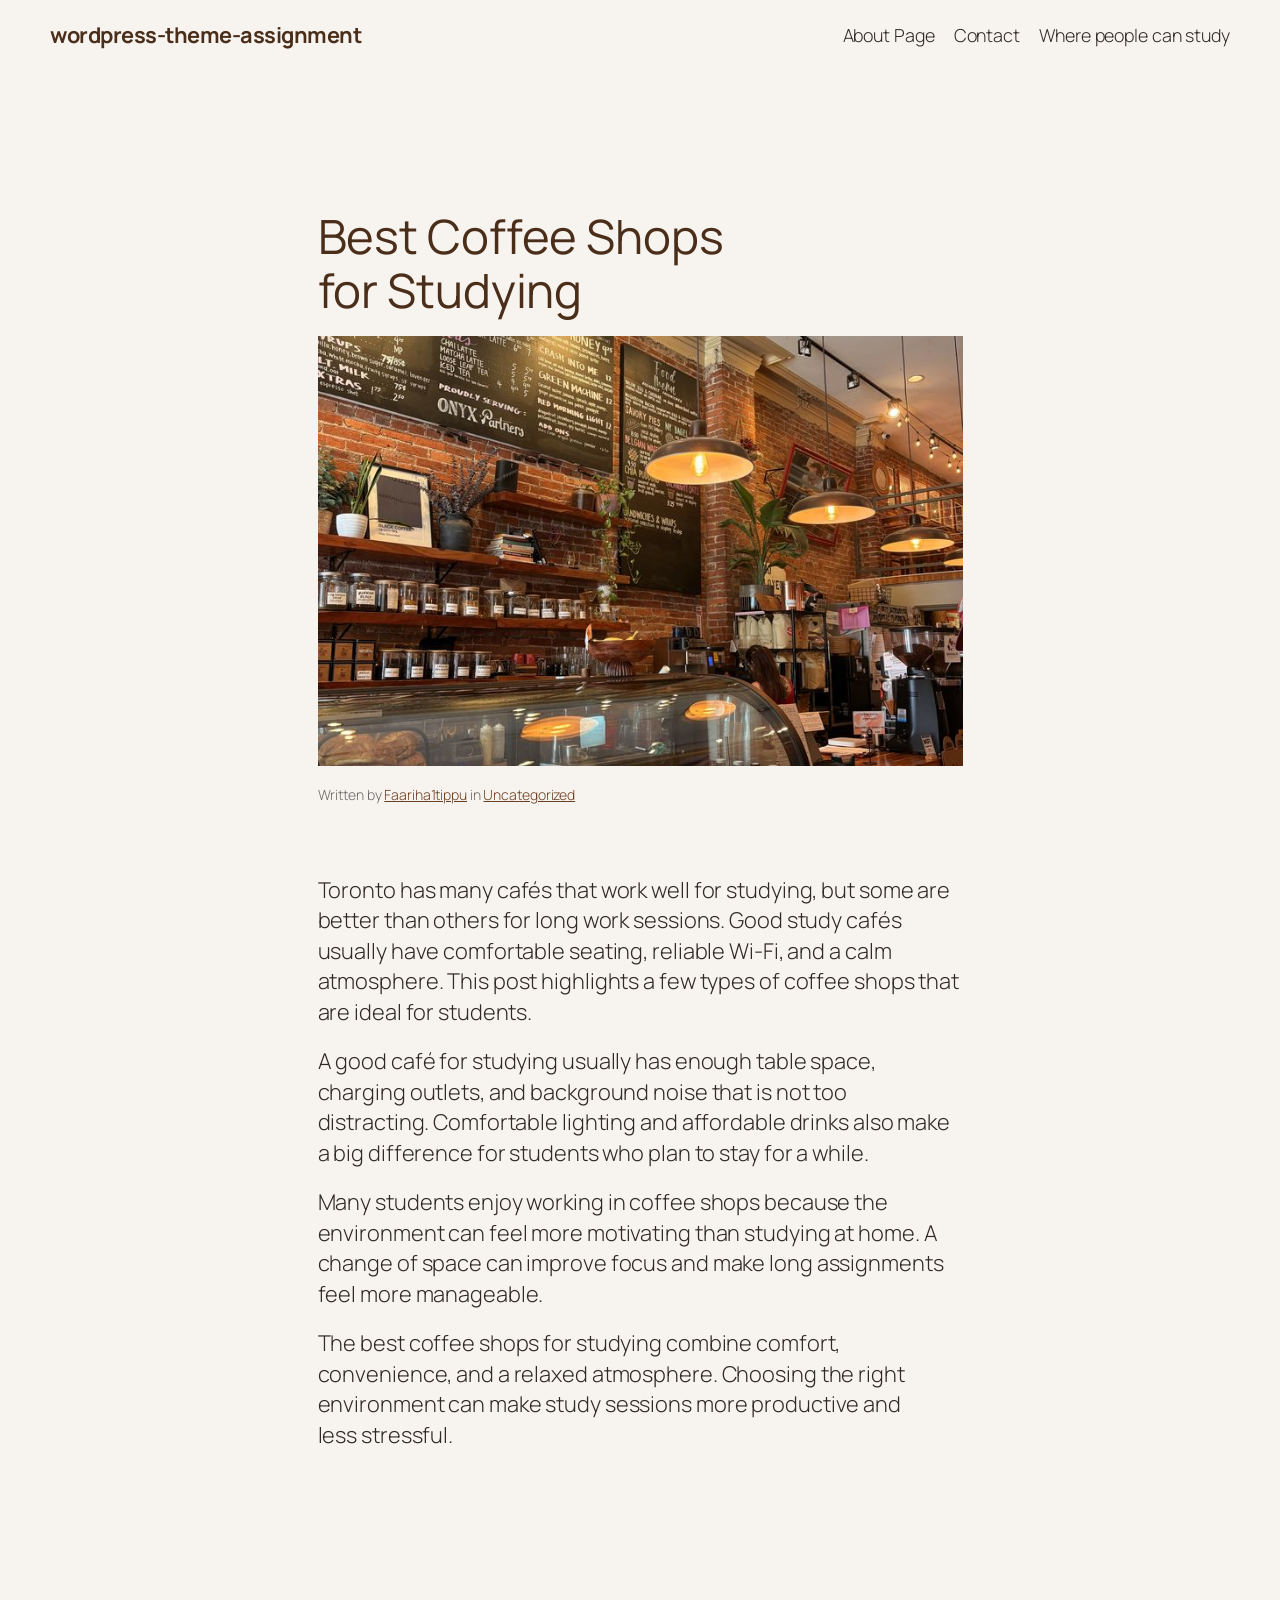
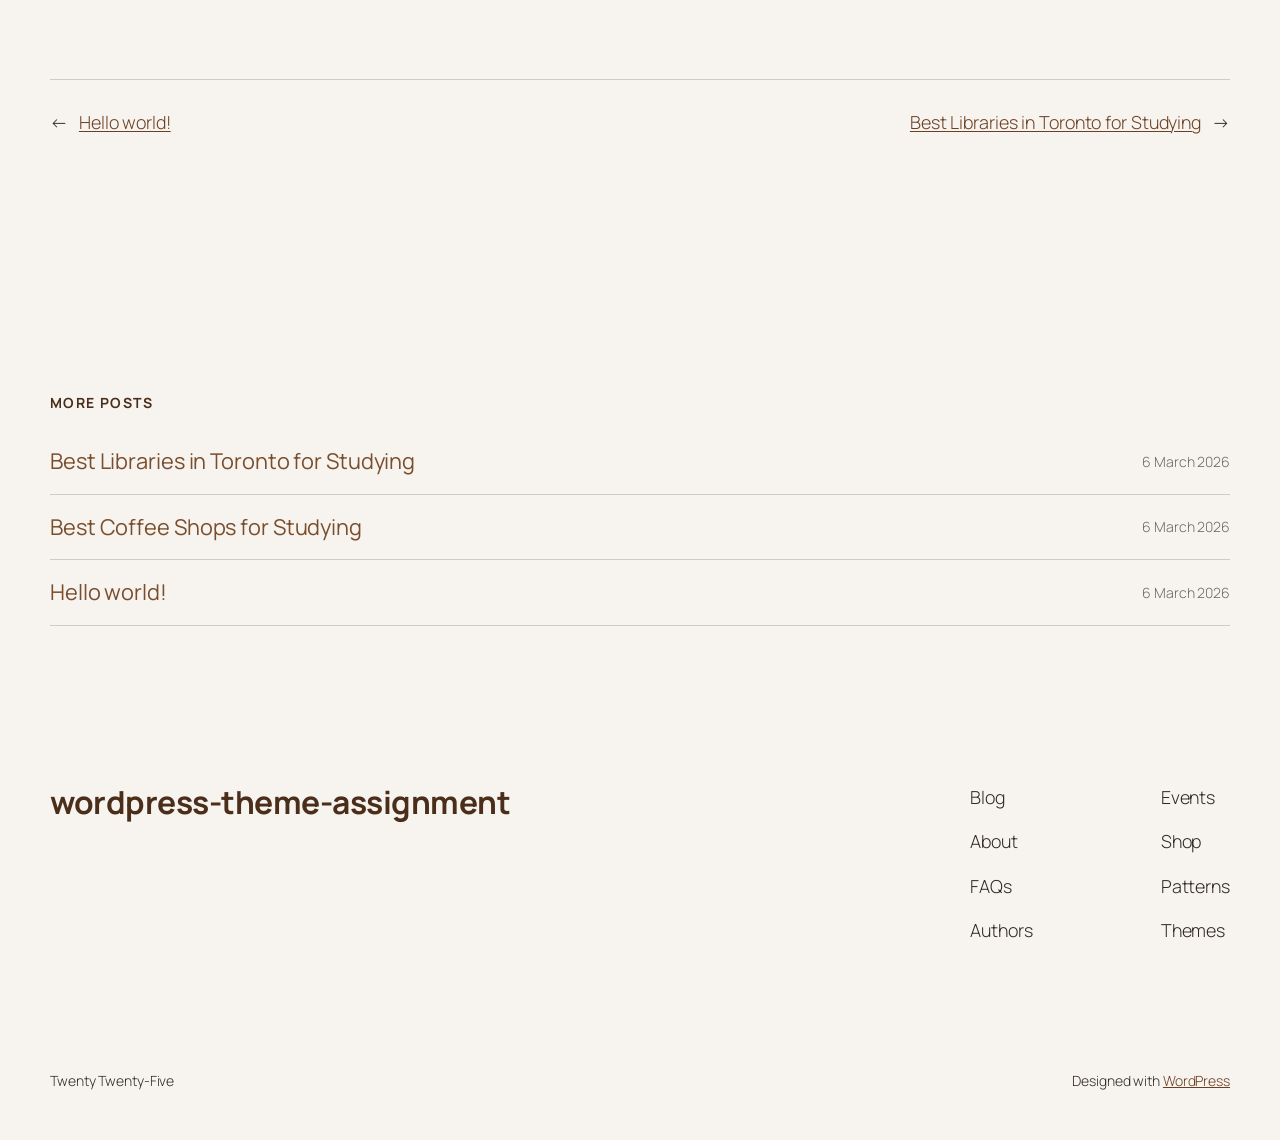
==== best-coffee-shops-for-studying/index.html @ 1468c032 "deploy: 678b9c8ac57a45a4727eff7f1fcd9a2e7c670408" ====
<!DOCTYPE html>
<html lang="en-CA">
<head>
	<meta charset="UTF-8" />
	<meta name="viewport" content="width=device-width, initial-scale=1" />
<meta name='robots' content='max-image-preview:large' />
<title>Best Coffee Shops for Studying &#8211; wordpress-theme-assignment</title>
<link rel='dns-prefetch' href='//localhost' />
<link rel="alternate" type="application/rss+xml" title="wordpress-theme-assignment &raquo; Feed" href="/feed/" />
<link rel="alternate" type="application/rss+xml" title="wordpress-theme-assignment &raquo; Comments Feed" href="/comments/feed/" />
<link rel="alternate" type="application/rss+xml" title="wordpress-theme-assignment &raquo; Best Coffee Shops for Studying Comments Feed" href="/best-coffee-shops-for-studying/feed/" />
<link rel="alternate" title="oEmbed (JSON)" type="application/json+oembed" href="/wp-json/oembed/1.0/embed?url=http%3A%2F%2Flocalhost%3A8000%2Fbest-coffee-shops-for-studying%2F" />
<link rel="alternate" title="oEmbed (XML)" type="text/xml+oembed" href="/wp-json/oembed/1.0/embed?url=http%3A%2F%2Flocalhost%3A8000%2Fbest-coffee-shops-for-studying%2F&#038;format=xml" />
<style id='wp-img-auto-sizes-contain-inline-css'>
img:is([sizes=auto i],[sizes^="auto," i]){contain-intrinsic-size:3000px 1500px}
/*# sourceURL=wp-img-auto-sizes-contain-inline-css */
</style>
<style id='wp-block-site-title-inline-css'>
.wp-block-site-title{box-sizing:border-box}.wp-block-site-title :where(a){color:inherit;font-family:inherit;font-size:inherit;font-style:inherit;font-weight:inherit;letter-spacing:inherit;line-height:inherit;text-decoration:inherit}
/*# sourceURL=/wp-includes/blocks/site-title/style.min.css */
</style>
<style id='wp-block-page-list-inline-css'>
.wp-block-navigation .wp-block-page-list{align-items:var(--navigation-layout-align,initial);background-color:inherit;display:flex;flex-direction:var(--navigation-layout-direction,initial);flex-wrap:var(--navigation-layout-wrap,wrap);justify-content:var(--navigation-layout-justify,initial)}.wp-block-navigation .wp-block-navigation-item{background-color:inherit}.wp-block-page-list{box-sizing:border-box}
/*# sourceURL=/wp-includes/blocks/page-list/style.min.css */
</style>
<style id='wp-block-navigation-inline-css'>
.wp-block-navigation{position:relative}.wp-block-navigation ul{margin-bottom:0;margin-left:0;margin-top:0;padding-left:0}.wp-block-navigation ul,.wp-block-navigation ul li{list-style:none;padding:0}.wp-block-navigation .wp-block-navigation-item{align-items:center;background-color:inherit;display:flex;position:relative}.wp-block-navigation .wp-block-navigation-item .wp-block-navigation__submenu-container:empty{display:none}.wp-block-navigation .wp-block-navigation-item__content{display:block;z-index:1}.wp-block-navigation .wp-block-navigation-item__content.wp-block-navigation-item__content{color:inherit}.wp-block-navigation.has-text-decoration-underline .wp-block-navigation-item__content,.wp-block-navigation.has-text-decoration-underline .wp-block-navigation-item__content:active,.wp-block-navigation.has-text-decoration-underline .wp-block-navigation-item__content:focus{text-decoration:underline}.wp-block-navigation.has-text-decoration-line-through .wp-block-navigation-item__content,.wp-block-navigation.has-text-decoration-line-through .wp-block-navigation-item__content:active,.wp-block-navigation.has-text-decoration-line-through .wp-block-navigation-item__content:focus{text-decoration:line-through}.wp-block-navigation :where(a),.wp-block-navigation :where(a:active),.wp-block-navigation :where(a:focus){text-decoration:none}.wp-block-navigation .wp-block-navigation__submenu-icon{align-self:center;background-color:inherit;border:none;color:currentColor;display:inline-block;font-size:inherit;height:.6em;line-height:0;margin-left:.25em;padding:0;width:.6em}.wp-block-navigation .wp-block-navigation__submenu-icon svg{display:inline-block;stroke:currentColor;height:inherit;margin-top:.075em;width:inherit}.wp-block-navigation{--navigation-layout-justification-setting:flex-start;--navigation-layout-direction:row;--navigation-layout-wrap:wrap;--navigation-layout-justify:flex-start;--navigation-layout-align:center}.wp-block-navigation.is-vertical{--navigation-layout-direction:column;--navigation-layout-justify:initial;--navigation-layout-align:flex-start}.wp-block-navigation.no-wrap{--navigation-layout-wrap:nowrap}.wp-block-navigation.items-justified-center{--navigation-layout-justification-setting:center;--navigation-layout-justify:center}.wp-block-navigation.items-justified-center.is-vertical{--navigation-layout-align:center}.wp-block-navigation.items-justified-right{--navigation-layout-justification-setting:flex-end;--navigation-layout-justify:flex-end}.wp-block-navigation.items-justified-right.is-vertical{--navigation-layout-align:flex-end}.wp-block-navigation.items-justified-space-between{--navigation-layout-justification-setting:space-between;--navigation-layout-justify:space-between}.wp-block-navigation .has-child .wp-block-navigation__submenu-container{align-items:normal;background-color:inherit;color:inherit;display:flex;flex-direction:column;opacity:0;position:absolute;z-index:2}@media not (prefers-reduced-motion){.wp-block-navigation .has-child .wp-block-navigation__submenu-container{transition:opacity .1s linear}}.wp-block-navigation .has-child .wp-block-navigation__submenu-container{height:0;overflow:hidden;visibility:hidden;width:0}.wp-block-navigation .has-child .wp-block-navigation__submenu-container>.wp-block-navigation-item>.wp-block-navigation-item__content{display:flex;flex-grow:1;padding:.5em 1em}.wp-block-navigation .has-child .wp-block-navigation__submenu-container>.wp-block-navigation-item>.wp-block-navigation-item__content .wp-block-navigation__submenu-icon{margin-left:auto;margin-right:0}.wp-block-navigation .has-child .wp-block-navigation__submenu-container .wp-block-navigation-item__content{margin:0}.wp-block-navigation .has-child .wp-block-navigation__submenu-container{left:-1px;top:100%}@media (min-width:782px){.wp-block-navigation .has-child .wp-block-navigation__submenu-container .wp-block-navigation__submenu-container{left:100%;top:-1px}.wp-block-navigation .has-child .wp-block-navigation__submenu-container .wp-block-navigation__submenu-container:before{background:#0000;content:"";display:block;height:100%;position:absolute;right:100%;width:.5em}.wp-block-navigation .has-child .wp-block-navigation__submenu-container .wp-block-navigation__submenu-icon{margin-right:.25em}.wp-block-navigation .has-child .wp-block-navigation__submenu-container .wp-block-navigation__submenu-icon svg{transform:rotate(-90deg)}}.wp-block-navigation .has-child .wp-block-navigation-submenu__toggle[aria-expanded=true]~.wp-block-navigation__submenu-container,.wp-block-navigation .has-child:not(.open-on-click):hover>.wp-block-navigation__submenu-container,.wp-block-navigation .has-child:not(.open-on-click):not(.open-on-hover-click):focus-within>.wp-block-navigation__submenu-container{height:auto;min-width:200px;opacity:1;overflow:visible;visibility:visible;width:auto}.wp-block-navigation.has-background .has-child .wp-block-navigation__submenu-container{left:0;top:100%}@media (min-width:782px){.wp-block-navigation.has-background .has-child .wp-block-navigation__submenu-container .wp-block-navigation__submenu-container{left:100%;top:0}}.wp-block-navigation-submenu{display:flex;position:relative}.wp-block-navigation-submenu .wp-block-navigation__submenu-icon svg{stroke:currentColor}button.wp-block-navigation-item__content{background-color:initial;border:none;color:currentColor;font-family:inherit;font-size:inherit;font-style:inherit;font-weight:inherit;letter-spacing:inherit;line-height:inherit;text-align:left;text-transform:inherit}.wp-block-navigation-submenu__toggle{cursor:pointer}.wp-block-navigation-submenu__toggle[aria-expanded=true]+.wp-block-navigation__submenu-icon>svg,.wp-block-navigation-submenu__toggle[aria-expanded=true]>svg{transform:rotate(180deg)}.wp-block-navigation-item.open-on-click .wp-block-navigation-submenu__toggle{padding-left:0;padding-right:.85em}.wp-block-navigation-item.open-on-click .wp-block-navigation-submenu__toggle+.wp-block-navigation__submenu-icon{margin-left:-.6em;pointer-events:none}.wp-block-navigation-item.open-on-click button.wp-block-navigation-item__content:not(.wp-block-navigation-submenu__toggle){padding:0}.wp-block-navigation .wp-block-page-list,.wp-block-navigation__container,.wp-block-navigation__responsive-close,.wp-block-navigation__responsive-container,.wp-block-navigation__responsive-container-content,.wp-block-navigation__responsive-dialog{gap:inherit}:where(.wp-block-navigation.has-background .wp-block-navigation-item a:not(.wp-element-button)),:where(.wp-block-navigation.has-background .wp-block-navigation-submenu a:not(.wp-element-button)){padding:.5em 1em}:where(.wp-block-navigation .wp-block-navigation__submenu-container .wp-block-navigation-item a:not(.wp-element-button)),:where(.wp-block-navigation .wp-block-navigation__submenu-container .wp-block-navigation-submenu a:not(.wp-element-button)),:where(.wp-block-navigation .wp-block-navigation__submenu-container .wp-block-navigation-submenu button.wp-block-navigation-item__content),:where(.wp-block-navigation .wp-block-navigation__submenu-container .wp-block-pages-list__item button.wp-block-navigation-item__content){padding:.5em 1em}.wp-block-navigation.items-justified-right .wp-block-navigation__container .has-child .wp-block-navigation__submenu-container,.wp-block-navigation.items-justified-right .wp-block-page-list>.has-child .wp-block-navigation__submenu-container,.wp-block-navigation.items-justified-space-between .wp-block-page-list>.has-child:last-child .wp-block-navigation__submenu-container,.wp-block-navigation.items-justified-space-between>.wp-block-navigation__container>.has-child:last-child .wp-block-navigation__submenu-container{left:auto;right:0}.wp-block-navigation.items-justified-right .wp-block-navigation__container .has-child .wp-block-navigation__submenu-container .wp-block-navigation__submenu-container,.wp-block-navigation.items-justified-right .wp-block-page-list>.has-child .wp-block-navigation__submenu-container .wp-block-navigation__submenu-container,.wp-block-navigation.items-justified-space-between .wp-block-page-list>.has-child:last-child .wp-block-navigation__submenu-container .wp-block-navigation__submenu-container,.wp-block-navigation.items-justified-space-between>.wp-block-navigation__container>.has-child:last-child .wp-block-navigation__submenu-container .wp-block-navigation__submenu-container{left:-1px;right:-1px}@media (min-width:782px){.wp-block-navigation.items-justified-right .wp-block-navigation__container .has-child .wp-block-navigation__submenu-container .wp-block-navigation__submenu-container,.wp-block-navigation.items-justified-right .wp-block-page-list>.has-child .wp-block-navigation__submenu-container .wp-block-navigation__submenu-container,.wp-block-navigation.items-justified-space-between .wp-block-page-list>.has-child:last-child .wp-block-navigation__submenu-container .wp-block-navigation__submenu-container,.wp-block-navigation.items-justified-space-between>.wp-block-navigation__container>.has-child:last-child .wp-block-navigation__submenu-container .wp-block-navigation__submenu-container{left:auto;right:100%}}.wp-block-navigation:not(.has-background) .wp-block-navigation__submenu-container{background-color:#fff;border:1px solid #00000026}.wp-block-navigation.has-background .wp-block-navigation__submenu-container{background-color:inherit}.wp-block-navigation:not(.has-text-color) .wp-block-navigation__submenu-container{color:#000}.wp-block-navigation__container{align-items:var(--navigation-layout-align,initial);display:flex;flex-direction:var(--navigation-layout-direction,initial);flex-wrap:var(--navigation-layout-wrap,wrap);justify-content:var(--navigation-layout-justify,initial);list-style:none;margin:0;padding-left:0}.wp-block-navigation__container .is-responsive{display:none}.wp-block-navigation__container:only-child,.wp-block-page-list:only-child{flex-grow:1}@keyframes overlay-menu__fade-in-animation{0%{opacity:0;transform:translateY(.5em)}to{opacity:1;transform:translateY(0)}}.wp-block-navigation__responsive-container{bottom:0;display:none;left:0;position:fixed;right:0;top:0}.wp-block-navigation__responsive-container :where(.wp-block-navigation-item a){color:inherit}.wp-block-navigation__responsive-container .wp-block-navigation__responsive-container-content{align-items:var(--navigation-layout-align,initial);display:flex;flex-direction:var(--navigation-layout-direction,initial);flex-wrap:var(--navigation-layout-wrap,wrap);justify-content:var(--navigation-layout-justify,initial)}.wp-block-navigation__responsive-container:not(.is-menu-open.is-menu-open){background-color:inherit!important;color:inherit!important}.wp-block-navigation__responsive-container.is-menu-open{background-color:inherit;display:flex;flex-direction:column}@media not (prefers-reduced-motion){.wp-block-navigation__responsive-container.is-menu-open{animation:overlay-menu__fade-in-animation .1s ease-out;animation-fill-mode:forwards}}.wp-block-navigation__responsive-container.is-menu-open{overflow:auto;padding:clamp(1rem,var(--wp--style--root--padding-top),20rem) clamp(1rem,var(--wp--style--root--padding-right),20rem) clamp(1rem,var(--wp--style--root--padding-bottom),20rem) clamp(1rem,var(--wp--style--root--padding-left),20rem);z-index:100000}.wp-block-navigation__responsive-container.is-menu-open .wp-block-navigation__responsive-container-content{align-items:var(--navigation-layout-justification-setting,inherit);display:flex;flex-direction:column;flex-wrap:nowrap;overflow:visible;padding-top:calc(2rem + 24px)}.wp-block-navigation__responsive-container.is-menu-open .wp-block-navigation__responsive-container-content,.wp-block-navigation__responsive-container.is-menu-open .wp-block-navigation__responsive-container-content .wp-block-navigation__container,.wp-block-navigation__responsive-container.is-menu-open .wp-block-navigation__responsive-container-content .wp-block-page-list{justify-content:flex-start}.wp-block-navigation__responsive-container.is-menu-open .wp-block-navigation__responsive-container-content .wp-block-navigation__submenu-icon{display:none}.wp-block-navigation__responsive-container.is-menu-open .wp-block-navigation__responsive-container-content .has-child .wp-block-navigation__submenu-container{border:none;height:auto;min-width:200px;opacity:1;overflow:initial;padding-left:2rem;padding-right:2rem;position:static;visibility:visible;width:auto}.wp-block-navigation__responsive-container.is-menu-open .wp-block-navigation__responsive-container-content .wp-block-navigation__container,.wp-block-navigation__responsive-container.is-menu-open .wp-block-navigation__responsive-container-content .wp-block-navigation__submenu-container{gap:inherit}.wp-block-navigation__responsive-container.is-menu-open .wp-block-navigation__responsive-container-content .wp-block-navigation__submenu-container{padding-top:var(--wp--style--block-gap,2em)}.wp-block-navigation__responsive-container.is-menu-open .wp-block-navigation__responsive-container-content .wp-block-navigation-item__content{padding:0}.wp-block-navigation__responsive-container.is-menu-open .wp-block-navigation__responsive-container-content .wp-block-navigation-item,.wp-block-navigation__responsive-container.is-menu-open .wp-block-navigation__responsive-container-content .wp-block-navigation__container,.wp-block-navigation__responsive-container.is-menu-open .wp-block-navigation__responsive-container-content .wp-block-page-list{align-items:var(--navigation-layout-justification-setting,initial);display:flex;flex-direction:column}.wp-block-navigation__responsive-container.is-menu-open .wp-block-navigation-item,.wp-block-navigation__responsive-container.is-menu-open .wp-block-navigation-item .wp-block-navigation__submenu-container,.wp-block-navigation__responsive-container.is-menu-open .wp-block-navigation__container,.wp-block-navigation__responsive-container.is-menu-open .wp-block-page-list{background:#0000!important;color:inherit!important}.wp-block-navigation__responsive-container.is-menu-open .wp-block-navigation__submenu-container.wp-block-navigation__submenu-container.wp-block-navigation__submenu-container.wp-block-navigation__submenu-container{left:auto;right:auto}@media (min-width:600px){.wp-block-navigation__responsive-container:not(.hidden-by-default):not(.is-menu-open){background-color:inherit;display:block;position:relative;width:100%;z-index:auto}.wp-block-navigation__responsive-container:not(.hidden-by-default):not(.is-menu-open) .wp-block-navigation__responsive-container-close{display:none}.wp-block-navigation__responsive-container.is-menu-open .wp-block-navigation__submenu-container.wp-block-navigation__submenu-container.wp-block-navigation__submenu-container.wp-block-navigation__submenu-container{left:0}}.wp-block-navigation:not(.has-background) .wp-block-navigation__responsive-container.is-menu-open{background-color:#fff}.wp-block-navigation:not(.has-text-color) .wp-block-navigation__responsive-container.is-menu-open{color:#000}.wp-block-navigation__toggle_button_label{font-size:1rem;font-weight:700}.wp-block-navigation__responsive-container-close,.wp-block-navigation__responsive-container-open{background:#0000;border:none;color:currentColor;cursor:pointer;margin:0;padding:0;text-transform:inherit;vertical-align:middle}.wp-block-navigation__responsive-container-close svg,.wp-block-navigation__responsive-container-open svg{fill:currentColor;display:block;height:24px;pointer-events:none;width:24px}.wp-block-navigation__responsive-container-open{display:flex}.wp-block-navigation__responsive-container-open.wp-block-navigation__responsive-container-open.wp-block-navigation__responsive-container-open{font-family:inherit;font-size:inherit;font-weight:inherit}@media (min-width:600px){.wp-block-navigation__responsive-container-open:not(.always-shown){display:none}}.wp-block-navigation__responsive-container-close{position:absolute;right:0;top:0;z-index:2}.wp-block-navigation__responsive-container-close.wp-block-navigation__responsive-container-close.wp-block-navigation__responsive-container-close{font-family:inherit;font-size:inherit;font-weight:inherit}.wp-block-navigation__responsive-close{width:100%}.has-modal-open .wp-block-navigation__responsive-close{margin-left:auto;margin-right:auto;max-width:var(--wp--style--global--wide-size,100%)}.wp-block-navigation__responsive-close:focus{outline:none}.is-menu-open .wp-block-navigation__responsive-close,.is-menu-open .wp-block-navigation__responsive-container-content,.is-menu-open .wp-block-navigation__responsive-dialog{box-sizing:border-box}.wp-block-navigation__responsive-dialog{position:relative}.has-modal-open .admin-bar .is-menu-open .wp-block-navigation__responsive-dialog{margin-top:46px}@media (min-width:782px){.has-modal-open .admin-bar .is-menu-open .wp-block-navigation__responsive-dialog{margin-top:32px}}html.has-modal-open{overflow:hidden}
/*# sourceURL=/wp-includes/blocks/navigation/style.min.css */
</style>
<style id='wp-block-group-inline-css'>
.wp-block-group{box-sizing:border-box}:where(.wp-block-group.wp-block-group-is-layout-constrained){position:relative}
/*# sourceURL=/wp-includes/blocks/group/style.min.css */
</style>
<style id='wp-block-post-title-inline-css'>
.wp-block-post-title{box-sizing:border-box;word-break:break-word}.wp-block-post-title :where(a){display:inline-block;font-family:inherit;font-size:inherit;font-style:inherit;font-weight:inherit;letter-spacing:inherit;line-height:inherit;text-decoration:inherit}
/*# sourceURL=/wp-includes/blocks/post-title/style.min.css */
</style>
<style id='wp-block-post-featured-image-inline-css'>
.wp-block-post-featured-image{margin-left:0;margin-right:0}.wp-block-post-featured-image a{display:block;height:100%}.wp-block-post-featured-image :where(img){box-sizing:border-box;height:auto;max-width:100%;vertical-align:bottom;width:100%}.wp-block-post-featured-image.alignfull img,.wp-block-post-featured-image.alignwide img{width:100%}.wp-block-post-featured-image .wp-block-post-featured-image__overlay.has-background-dim{background-color:#000;inset:0;position:absolute}.wp-block-post-featured-image{position:relative}.wp-block-post-featured-image .wp-block-post-featured-image__overlay.has-background-gradient{background-color:initial}.wp-block-post-featured-image .wp-block-post-featured-image__overlay.has-background-dim-0{opacity:0}.wp-block-post-featured-image .wp-block-post-featured-image__overlay.has-background-dim-10{opacity:.1}.wp-block-post-featured-image .wp-block-post-featured-image__overlay.has-background-dim-20{opacity:.2}.wp-block-post-featured-image .wp-block-post-featured-image__overlay.has-background-dim-30{opacity:.3}.wp-block-post-featured-image .wp-block-post-featured-image__overlay.has-background-dim-40{opacity:.4}.wp-block-post-featured-image .wp-block-post-featured-image__overlay.has-background-dim-50{opacity:.5}.wp-block-post-featured-image .wp-block-post-featured-image__overlay.has-background-dim-60{opacity:.6}.wp-block-post-featured-image .wp-block-post-featured-image__overlay.has-background-dim-70{opacity:.7}.wp-block-post-featured-image .wp-block-post-featured-image__overlay.has-background-dim-80{opacity:.8}.wp-block-post-featured-image .wp-block-post-featured-image__overlay.has-background-dim-90{opacity:.9}.wp-block-post-featured-image .wp-block-post-featured-image__overlay.has-background-dim-100{opacity:1}.wp-block-post-featured-image:where(.alignleft,.alignright){width:100%}
/*# sourceURL=/wp-includes/blocks/post-featured-image/style.min.css */
</style>
<style id='wp-block-paragraph-inline-css'>
.is-small-text{font-size:.875em}.is-regular-text{font-size:1em}.is-large-text{font-size:2.25em}.is-larger-text{font-size:3em}.has-drop-cap:not(:focus):first-letter{float:left;font-size:8.4em;font-style:normal;font-weight:100;line-height:.68;margin:.05em .1em 0 0;text-transform:uppercase}body.rtl .has-drop-cap:not(:focus):first-letter{float:none;margin-left:.1em}p.has-drop-cap.has-background{overflow:hidden}:root :where(p.has-background){padding:1.25em 2.375em}:where(p.has-text-color:not(.has-link-color)) a{color:inherit}p.has-text-align-left[style*="writing-mode:vertical-lr"],p.has-text-align-right[style*="writing-mode:vertical-rl"]{rotate:180deg}
/*# sourceURL=/wp-includes/blocks/paragraph/style.min.css */
</style>
<style id='wp-block-post-author-name-inline-css'>
.wp-block-post-author-name{box-sizing:border-box}
/*# sourceURL=/wp-includes/blocks/post-author-name/style.min.css */
</style>
<style id='wp-block-post-terms-inline-css'>
.wp-block-post-terms{box-sizing:border-box}.wp-block-post-terms .wp-block-post-terms__separator{white-space:pre-wrap}
/*# sourceURL=/wp-includes/blocks/post-terms/style.min.css */
</style>
<style id='wp-block-post-content-inline-css'>
.wp-block-post-content{display:flow-root}
/*# sourceURL=/wp-includes/blocks/post-content/style.min.css */
</style>
<style id='wp-block-post-navigation-link-inline-css'>
.wp-block-post-navigation-link .wp-block-post-navigation-link__arrow-previous{display:inline-block;margin-right:1ch}.wp-block-post-navigation-link .wp-block-post-navigation-link__arrow-previous:not(.is-arrow-chevron){transform:scaleX(1)}.wp-block-post-navigation-link .wp-block-post-navigation-link__arrow-next{display:inline-block;margin-left:1ch}.wp-block-post-navigation-link .wp-block-post-navigation-link__arrow-next:not(.is-arrow-chevron){transform:scaleX(1)}.wp-block-post-navigation-link.has-text-align-left[style*="writing-mode: vertical-lr"],.wp-block-post-navigation-link.has-text-align-right[style*="writing-mode: vertical-rl"]{rotate:180deg}
/*# sourceURL=/wp-includes/blocks/post-navigation-link/style.min.css */
</style>
<style id='wp-block-heading-inline-css'>
h1:where(.wp-block-heading).has-background,h2:where(.wp-block-heading).has-background,h3:where(.wp-block-heading).has-background,h4:where(.wp-block-heading).has-background,h5:where(.wp-block-heading).has-background,h6:where(.wp-block-heading).has-background{padding:1.25em 2.375em}h1.has-text-align-left[style*=writing-mode]:where([style*=vertical-lr]),h1.has-text-align-right[style*=writing-mode]:where([style*=vertical-rl]),h2.has-text-align-left[style*=writing-mode]:where([style*=vertical-lr]),h2.has-text-align-right[style*=writing-mode]:where([style*=vertical-rl]),h3.has-text-align-left[style*=writing-mode]:where([style*=vertical-lr]),h3.has-text-align-right[style*=writing-mode]:where([style*=vertical-rl]),h4.has-text-align-left[style*=writing-mode]:where([style*=vertical-lr]),h4.has-text-align-right[style*=writing-mode]:where([style*=vertical-rl]),h5.has-text-align-left[style*=writing-mode]:where([style*=vertical-lr]),h5.has-text-align-right[style*=writing-mode]:where([style*=vertical-rl]),h6.has-text-align-left[style*=writing-mode]:where([style*=vertical-lr]),h6.has-text-align-right[style*=writing-mode]:where([style*=vertical-rl]){rotate:180deg}
/*# sourceURL=/wp-includes/blocks/heading/style.min.css */
</style>
<style id='wp-block-post-date-inline-css'>
.wp-block-post-date{box-sizing:border-box}
/*# sourceURL=/wp-includes/blocks/post-date/style.min.css */
</style>
<style id='wp-block-post-template-inline-css'>
.wp-block-post-template{box-sizing:border-box;list-style:none;margin-bottom:0;margin-top:0;max-width:100%;padding:0}.wp-block-post-template.is-flex-container{display:flex;flex-direction:row;flex-wrap:wrap;gap:1.25em}.wp-block-post-template.is-flex-container>li{margin:0;width:100%}@media (min-width:600px){.wp-block-post-template.is-flex-container.is-flex-container.columns-2>li{width:calc(50% - .625em)}.wp-block-post-template.is-flex-container.is-flex-container.columns-3>li{width:calc(33.33333% - .83333em)}.wp-block-post-template.is-flex-container.is-flex-container.columns-4>li{width:calc(25% - .9375em)}.wp-block-post-template.is-flex-container.is-flex-container.columns-5>li{width:calc(20% - 1em)}.wp-block-post-template.is-flex-container.is-flex-container.columns-6>li{width:calc(16.66667% - 1.04167em)}}@media (max-width:600px){.wp-block-post-template-is-layout-grid.wp-block-post-template-is-layout-grid.wp-block-post-template-is-layout-grid.wp-block-post-template-is-layout-grid{grid-template-columns:1fr}}.wp-block-post-template-is-layout-constrained>li>.alignright,.wp-block-post-template-is-layout-flow>li>.alignright{float:right;margin-inline-end:0;margin-inline-start:2em}.wp-block-post-template-is-layout-constrained>li>.alignleft,.wp-block-post-template-is-layout-flow>li>.alignleft{float:left;margin-inline-end:2em;margin-inline-start:0}.wp-block-post-template-is-layout-constrained>li>.aligncenter,.wp-block-post-template-is-layout-flow>li>.aligncenter{margin-inline-end:auto;margin-inline-start:auto}
/*# sourceURL=/wp-includes/blocks/post-template/style.min.css */
</style>
<style id='wp-block-spacer-inline-css'>
.wp-block-spacer{clear:both}
/*# sourceURL=/wp-includes/blocks/spacer/style.min.css */
</style>
<style id='wp-block-columns-inline-css'>
.wp-block-columns{box-sizing:border-box;display:flex;flex-wrap:wrap!important}@media (min-width:782px){.wp-block-columns{flex-wrap:nowrap!important}}.wp-block-columns{align-items:normal!important}.wp-block-columns.are-vertically-aligned-top{align-items:flex-start}.wp-block-columns.are-vertically-aligned-center{align-items:center}.wp-block-columns.are-vertically-aligned-bottom{align-items:flex-end}@media (max-width:781px){.wp-block-columns:not(.is-not-stacked-on-mobile)>.wp-block-column{flex-basis:100%!important}}@media (min-width:782px){.wp-block-columns:not(.is-not-stacked-on-mobile)>.wp-block-column{flex-basis:0;flex-grow:1}.wp-block-columns:not(.is-not-stacked-on-mobile)>.wp-block-column[style*=flex-basis]{flex-grow:0}}.wp-block-columns.is-not-stacked-on-mobile{flex-wrap:nowrap!important}.wp-block-columns.is-not-stacked-on-mobile>.wp-block-column{flex-basis:0;flex-grow:1}.wp-block-columns.is-not-stacked-on-mobile>.wp-block-column[style*=flex-basis]{flex-grow:0}:where(.wp-block-columns){margin-bottom:1.75em}:where(.wp-block-columns.has-background){padding:1.25em 2.375em}.wp-block-column{flex-grow:1;min-width:0;overflow-wrap:break-word;word-break:break-word}.wp-block-column.is-vertically-aligned-top{align-self:flex-start}.wp-block-column.is-vertically-aligned-center{align-self:center}.wp-block-column.is-vertically-aligned-bottom{align-self:flex-end}.wp-block-column.is-vertically-aligned-stretch{align-self:stretch}.wp-block-column.is-vertically-aligned-bottom,.wp-block-column.is-vertically-aligned-center,.wp-block-column.is-vertically-aligned-top{width:100%}
/*# sourceURL=/wp-includes/blocks/columns/style.min.css */
</style>
<style id='wp-block-navigation-link-inline-css'>
.wp-block-navigation .wp-block-navigation-item__label{overflow-wrap:break-word}.wp-block-navigation .wp-block-navigation-item__description{display:none}.link-ui-tools{outline:1px solid #f0f0f0;padding:8px}.link-ui-block-inserter{padding-top:8px}.link-ui-block-inserter__back{margin-left:8px;text-transform:uppercase}
/*# sourceURL=/wp-includes/blocks/navigation-link/style.min.css */
</style>
<style id='wp-block-library-inline-css'>
:root{--wp-block-synced-color:#7a00df;--wp-block-synced-color--rgb:122,0,223;--wp-bound-block-color:var(--wp-block-synced-color);--wp-editor-canvas-background:#ddd;--wp-admin-theme-color:#007cba;--wp-admin-theme-color--rgb:0,124,186;--wp-admin-theme-color-darker-10:#006ba1;--wp-admin-theme-color-darker-10--rgb:0,107,160.5;--wp-admin-theme-color-darker-20:#005a87;--wp-admin-theme-color-darker-20--rgb:0,90,135;--wp-admin-border-width-focus:2px}@media (min-resolution:192dpi){:root{--wp-admin-border-width-focus:1.5px}}.wp-element-button{cursor:pointer}:root .has-very-light-gray-background-color{background-color:#eee}:root .has-very-dark-gray-background-color{background-color:#313131}:root .has-very-light-gray-color{color:#eee}:root .has-very-dark-gray-color{color:#313131}:root .has-vivid-green-cyan-to-vivid-cyan-blue-gradient-background{background:linear-gradient(135deg,#00d084,#0693e3)}:root .has-purple-crush-gradient-background{background:linear-gradient(135deg,#34e2e4,#4721fb 50%,#ab1dfe)}:root .has-hazy-dawn-gradient-background{background:linear-gradient(135deg,#faaca8,#dad0ec)}:root .has-subdued-olive-gradient-background{background:linear-gradient(135deg,#fafae1,#67a671)}:root .has-atomic-cream-gradient-background{background:linear-gradient(135deg,#fdd79a,#004a59)}:root .has-nightshade-gradient-background{background:linear-gradient(135deg,#330968,#31cdcf)}:root .has-midnight-gradient-background{background:linear-gradient(135deg,#020381,#2874fc)}:root{--wp--preset--font-size--normal:16px;--wp--preset--font-size--huge:42px}.has-regular-font-size{font-size:1em}.has-larger-font-size{font-size:2.625em}.has-normal-font-size{font-size:var(--wp--preset--font-size--normal)}.has-huge-font-size{font-size:var(--wp--preset--font-size--huge)}.has-text-align-center{text-align:center}.has-text-align-left{text-align:left}.has-text-align-right{text-align:right}.has-fit-text{white-space:nowrap!important}#end-resizable-editor-section{display:none}.aligncenter{clear:both}.items-justified-left{justify-content:flex-start}.items-justified-center{justify-content:center}.items-justified-right{justify-content:flex-end}.items-justified-space-between{justify-content:space-between}.screen-reader-text{border:0;clip-path:inset(50%);height:1px;margin:-1px;overflow:hidden;padding:0;position:absolute;width:1px;word-wrap:normal!important}.screen-reader-text:focus{background-color:#ddd;clip-path:none;color:#444;display:block;font-size:1em;height:auto;left:5px;line-height:normal;padding:15px 23px 14px;text-decoration:none;top:5px;width:auto;z-index:100000}html :where(.has-border-color){border-style:solid}html :where([style*=border-top-color]){border-top-style:solid}html :where([style*=border-right-color]){border-right-style:solid}html :where([style*=border-bottom-color]){border-bottom-style:solid}html :where([style*=border-left-color]){border-left-style:solid}html :where([style*=border-width]){border-style:solid}html :where([style*=border-top-width]){border-top-style:solid}html :where([style*=border-right-width]){border-right-style:solid}html :where([style*=border-bottom-width]){border-bottom-style:solid}html :where([style*=border-left-width]){border-left-style:solid}html :where(img[class*=wp-image-]){height:auto;max-width:100%}:where(figure){margin:0 0 1em}html :where(.is-position-sticky){--wp-admin--admin-bar--position-offset:var(--wp-admin--admin-bar--height,0px)}@media screen and (max-width:600px){html :where(.is-position-sticky){--wp-admin--admin-bar--position-offset:0px}}
/*# sourceURL=/wp-includes/css/dist/block-library/common.min.css */
</style>
<style id='global-styles-inline-css'>
:root{--wp--preset--aspect-ratio--square: 1;--wp--preset--aspect-ratio--4-3: 4/3;--wp--preset--aspect-ratio--3-4: 3/4;--wp--preset--aspect-ratio--3-2: 3/2;--wp--preset--aspect-ratio--2-3: 2/3;--wp--preset--aspect-ratio--16-9: 16/9;--wp--preset--aspect-ratio--9-16: 9/16;--wp--preset--color--black: #000000;--wp--preset--color--cyan-bluish-gray: #abb8c3;--wp--preset--color--white: #ffffff;--wp--preset--color--pale-pink: #f78da7;--wp--preset--color--vivid-red: #cf2e2e;--wp--preset--color--luminous-vivid-orange: #ff6900;--wp--preset--color--luminous-vivid-amber: #fcb900;--wp--preset--color--light-green-cyan: #7bdcb5;--wp--preset--color--vivid-green-cyan: #00d084;--wp--preset--color--pale-cyan-blue: #8ed1fc;--wp--preset--color--vivid-cyan-blue: #0693e3;--wp--preset--color--vivid-purple: #9b51e0;--wp--preset--color--base: #FFFFFF;--wp--preset--color--contrast: #111111;--wp--preset--color--accent-1: #FFEE58;--wp--preset--color--accent-2: #F6CFF4;--wp--preset--color--accent-3: #503AA8;--wp--preset--color--accent-4: #686868;--wp--preset--color--accent-5: #FBFAF3;--wp--preset--color--accent-6: color-mix(in srgb, currentColor 20%, transparent);--wp--preset--gradient--vivid-cyan-blue-to-vivid-purple: linear-gradient(135deg,rgb(6,147,227) 0%,rgb(155,81,224) 100%);--wp--preset--gradient--light-green-cyan-to-vivid-green-cyan: linear-gradient(135deg,rgb(122,220,180) 0%,rgb(0,208,130) 100%);--wp--preset--gradient--luminous-vivid-amber-to-luminous-vivid-orange: linear-gradient(135deg,rgb(252,185,0) 0%,rgb(255,105,0) 100%);--wp--preset--gradient--luminous-vivid-orange-to-vivid-red: linear-gradient(135deg,rgb(255,105,0) 0%,rgb(207,46,46) 100%);--wp--preset--gradient--very-light-gray-to-cyan-bluish-gray: linear-gradient(135deg,rgb(238,238,238) 0%,rgb(169,184,195) 100%);--wp--preset--gradient--cool-to-warm-spectrum: linear-gradient(135deg,rgb(74,234,220) 0%,rgb(151,120,209) 20%,rgb(207,42,186) 40%,rgb(238,44,130) 60%,rgb(251,105,98) 80%,rgb(254,248,76) 100%);--wp--preset--gradient--blush-light-purple: linear-gradient(135deg,rgb(255,206,236) 0%,rgb(152,150,240) 100%);--wp--preset--gradient--blush-bordeaux: linear-gradient(135deg,rgb(254,205,165) 0%,rgb(254,45,45) 50%,rgb(107,0,62) 100%);--wp--preset--gradient--luminous-dusk: linear-gradient(135deg,rgb(255,203,112) 0%,rgb(199,81,192) 50%,rgb(65,88,208) 100%);--wp--preset--gradient--pale-ocean: linear-gradient(135deg,rgb(255,245,203) 0%,rgb(182,227,212) 50%,rgb(51,167,181) 100%);--wp--preset--gradient--electric-grass: linear-gradient(135deg,rgb(202,248,128) 0%,rgb(113,206,126) 100%);--wp--preset--gradient--midnight: linear-gradient(135deg,rgb(2,3,129) 0%,rgb(40,116,252) 100%);--wp--preset--font-size--small: 0.875rem;--wp--preset--font-size--medium: clamp(1rem, 1rem + ((1vw - 0.2rem) * 0.196), 1.125rem);--wp--preset--font-size--large: clamp(1.125rem, 1.125rem + ((1vw - 0.2rem) * 0.392), 1.375rem);--wp--preset--font-size--x-large: clamp(1.75rem, 1.75rem + ((1vw - 0.2rem) * 0.392), 2rem);--wp--preset--font-size--xx-large: clamp(2.15rem, 2.15rem + ((1vw - 0.2rem) * 1.333), 3rem);--wp--preset--font-family--manrope: Manrope, sans-serif;--wp--preset--font-family--fira-code: "Fira Code", monospace;--wp--preset--spacing--20: 10px;--wp--preset--spacing--30: 20px;--wp--preset--spacing--40: 30px;--wp--preset--spacing--50: clamp(30px, 5vw, 50px);--wp--preset--spacing--60: clamp(30px, 7vw, 70px);--wp--preset--spacing--70: clamp(50px, 7vw, 90px);--wp--preset--spacing--80: clamp(70px, 10vw, 140px);--wp--preset--shadow--natural: 6px 6px 9px rgba(0, 0, 0, 0.2);--wp--preset--shadow--deep: 12px 12px 50px rgba(0, 0, 0, 0.4);--wp--preset--shadow--sharp: 6px 6px 0px rgba(0, 0, 0, 0.2);--wp--preset--shadow--outlined: 6px 6px 0px -3px rgb(255, 255, 255), 6px 6px rgb(0, 0, 0);--wp--preset--shadow--crisp: 6px 6px 0px rgb(0, 0, 0);}:root { --wp--style--global--content-size: 645px;--wp--style--global--wide-size: 1340px; }:where(body) { margin: 0; }.wp-site-blocks { padding-top: var(--wp--style--root--padding-top); padding-bottom: var(--wp--style--root--padding-bottom); }.has-global-padding { padding-right: var(--wp--style--root--padding-right); padding-left: var(--wp--style--root--padding-left); }.has-global-padding > .alignfull { margin-right: calc(var(--wp--style--root--padding-right) * -1); margin-left: calc(var(--wp--style--root--padding-left) * -1); }.has-global-padding :where(:not(.alignfull.is-layout-flow) > .has-global-padding:not(.wp-block-block, .alignfull)) { padding-right: 0; padding-left: 0; }.has-global-padding :where(:not(.alignfull.is-layout-flow) > .has-global-padding:not(.wp-block-block, .alignfull)) > .alignfull { margin-left: 0; margin-right: 0; }.wp-site-blocks > .alignleft { float: left; margin-right: 2em; }.wp-site-blocks > .alignright { float: right; margin-left: 2em; }.wp-site-blocks > .aligncenter { justify-content: center; margin-left: auto; margin-right: auto; }:where(.wp-site-blocks) > * { margin-block-start: 1.2rem; margin-block-end: 0; }:where(.wp-site-blocks) > :first-child { margin-block-start: 0; }:where(.wp-site-blocks) > :last-child { margin-block-end: 0; }:root { --wp--style--block-gap: 1.2rem; }:root :where(.is-layout-flow) > :first-child{margin-block-start: 0;}:root :where(.is-layout-flow) > :last-child{margin-block-end: 0;}:root :where(.is-layout-flow) > *{margin-block-start: 1.2rem;margin-block-end: 0;}:root :where(.is-layout-constrained) > :first-child{margin-block-start: 0;}:root :where(.is-layout-constrained) > :last-child{margin-block-end: 0;}:root :where(.is-layout-constrained) > *{margin-block-start: 1.2rem;margin-block-end: 0;}:root :where(.is-layout-flex){gap: 1.2rem;}:root :where(.is-layout-grid){gap: 1.2rem;}.is-layout-flow > .alignleft{float: left;margin-inline-start: 0;margin-inline-end: 2em;}.is-layout-flow > .alignright{float: right;margin-inline-start: 2em;margin-inline-end: 0;}.is-layout-flow > .aligncenter{margin-left: auto !important;margin-right: auto !important;}.is-layout-constrained > .alignleft{float: left;margin-inline-start: 0;margin-inline-end: 2em;}.is-layout-constrained > .alignright{float: right;margin-inline-start: 2em;margin-inline-end: 0;}.is-layout-constrained > .aligncenter{margin-left: auto !important;margin-right: auto !important;}.is-layout-constrained > :where(:not(.alignleft):not(.alignright):not(.alignfull)){max-width: var(--wp--style--global--content-size);margin-left: auto !important;margin-right: auto !important;}.is-layout-constrained > .alignwide{max-width: var(--wp--style--global--wide-size);}body .is-layout-flex{display: flex;}.is-layout-flex{flex-wrap: wrap;align-items: center;}.is-layout-flex > :is(*, div){margin: 0;}body .is-layout-grid{display: grid;}.is-layout-grid > :is(*, div){margin: 0;}body{background-color: var(--wp--preset--color--base);color: var(--wp--preset--color--contrast);font-family: var(--wp--preset--font-family--manrope);font-size: var(--wp--preset--font-size--large);font-weight: 300;letter-spacing: -0.1px;line-height: 1.4;--wp--style--root--padding-top: 0px;--wp--style--root--padding-right: var(--wp--preset--spacing--50);--wp--style--root--padding-bottom: 0px;--wp--style--root--padding-left: var(--wp--preset--spacing--50);}a:where(:not(.wp-element-button)){color: currentColor;text-decoration: underline;}:root :where(a:where(:not(.wp-element-button)):hover){text-decoration: none;}h1, h2, h3, h4, h5, h6{font-weight: 400;letter-spacing: -0.1px;line-height: 1.125;}h1{font-size: var(--wp--preset--font-size--xx-large);}h2{font-size: var(--wp--preset--font-size--x-large);}h3{font-size: var(--wp--preset--font-size--large);}h4{font-size: var(--wp--preset--font-size--medium);}h5{font-size: var(--wp--preset--font-size--small);letter-spacing: 0.5px;}h6{font-size: var(--wp--preset--font-size--small);font-weight: 700;letter-spacing: 1.4px;text-transform: uppercase;}:root :where(.wp-element-button, .wp-block-button__link){background-color: var(--wp--preset--color--contrast);border-width: 0;color: var(--wp--preset--color--base);font-family: inherit;font-size: var(--wp--preset--font-size--medium);font-style: inherit;font-weight: inherit;letter-spacing: inherit;line-height: inherit;padding-top: 1rem;padding-right: 2.25rem;padding-bottom: 1rem;padding-left: 2.25rem;text-decoration: none;text-transform: inherit;}:root :where(.wp-element-button:hover, .wp-block-button__link:hover){background-color: color-mix(in srgb, var(--wp--preset--color--contrast) 85%, transparent);border-color: transparent;color: var(--wp--preset--color--base);}:root :where(.wp-element-button:focus, .wp-block-button__link:focus){outline-color: var(--wp--preset--color--accent-4);outline-offset: 2px;}:root :where(.wp-element-caption, .wp-block-audio figcaption, .wp-block-embed figcaption, .wp-block-gallery figcaption, .wp-block-image figcaption, .wp-block-table figcaption, .wp-block-video figcaption){font-size: var(--wp--preset--font-size--small);line-height: 1.4;}.has-black-color{color: var(--wp--preset--color--black) !important;}.has-cyan-bluish-gray-color{color: var(--wp--preset--color--cyan-bluish-gray) !important;}.has-white-color{color: var(--wp--preset--color--white) !important;}.has-pale-pink-color{color: var(--wp--preset--color--pale-pink) !important;}.has-vivid-red-color{color: var(--wp--preset--color--vivid-red) !important;}.has-luminous-vivid-orange-color{color: var(--wp--preset--color--luminous-vivid-orange) !important;}.has-luminous-vivid-amber-color{color: var(--wp--preset--color--luminous-vivid-amber) !important;}.has-light-green-cyan-color{color: var(--wp--preset--color--light-green-cyan) !important;}.has-vivid-green-cyan-color{color: var(--wp--preset--color--vivid-green-cyan) !important;}.has-pale-cyan-blue-color{color: var(--wp--preset--color--pale-cyan-blue) !important;}.has-vivid-cyan-blue-color{color: var(--wp--preset--color--vivid-cyan-blue) !important;}.has-vivid-purple-color{color: var(--wp--preset--color--vivid-purple) !important;}.has-base-color{color: var(--wp--preset--color--base) !important;}.has-contrast-color{color: var(--wp--preset--color--contrast) !important;}.has-accent-1-color{color: var(--wp--preset--color--accent-1) !important;}.has-accent-2-color{color: var(--wp--preset--color--accent-2) !important;}.has-accent-3-color{color: var(--wp--preset--color--accent-3) !important;}.has-accent-4-color{color: var(--wp--preset--color--accent-4) !important;}.has-accent-5-color{color: var(--wp--preset--color--accent-5) !important;}.has-accent-6-color{color: var(--wp--preset--color--accent-6) !important;}.has-black-background-color{background-color: var(--wp--preset--color--black) !important;}.has-cyan-bluish-gray-background-color{background-color: var(--wp--preset--color--cyan-bluish-gray) !important;}.has-white-background-color{background-color: var(--wp--preset--color--white) !important;}.has-pale-pink-background-color{background-color: var(--wp--preset--color--pale-pink) !important;}.has-vivid-red-background-color{background-color: var(--wp--preset--color--vivid-red) !important;}.has-luminous-vivid-orange-background-color{background-color: var(--wp--preset--color--luminous-vivid-orange) !important;}.has-luminous-vivid-amber-background-color{background-color: var(--wp--preset--color--luminous-vivid-amber) !important;}.has-light-green-cyan-background-color{background-color: var(--wp--preset--color--light-green-cyan) !important;}.has-vivid-green-cyan-background-color{background-color: var(--wp--preset--color--vivid-green-cyan) !important;}.has-pale-cyan-blue-background-color{background-color: var(--wp--preset--color--pale-cyan-blue) !important;}.has-vivid-cyan-blue-background-color{background-color: var(--wp--preset--color--vivid-cyan-blue) !important;}.has-vivid-purple-background-color{background-color: var(--wp--preset--color--vivid-purple) !important;}.has-base-background-color{background-color: var(--wp--preset--color--base) !important;}.has-contrast-background-color{background-color: var(--wp--preset--color--contrast) !important;}.has-accent-1-background-color{background-color: var(--wp--preset--color--accent-1) !important;}.has-accent-2-background-color{background-color: var(--wp--preset--color--accent-2) !important;}.has-accent-3-background-color{background-color: var(--wp--preset--color--accent-3) !important;}.has-accent-4-background-color{background-color: var(--wp--preset--color--accent-4) !important;}.has-accent-5-background-color{background-color: var(--wp--preset--color--accent-5) !important;}.has-accent-6-background-color{background-color: var(--wp--preset--color--accent-6) !important;}.has-black-border-color{border-color: var(--wp--preset--color--black) !important;}.has-cyan-bluish-gray-border-color{border-color: var(--wp--preset--color--cyan-bluish-gray) !important;}.has-white-border-color{border-color: var(--wp--preset--color--white) !important;}.has-pale-pink-border-color{border-color: var(--wp--preset--color--pale-pink) !important;}.has-vivid-red-border-color{border-color: var(--wp--preset--color--vivid-red) !important;}.has-luminous-vivid-orange-border-color{border-color: var(--wp--preset--color--luminous-vivid-orange) !important;}.has-luminous-vivid-amber-border-color{border-color: var(--wp--preset--color--luminous-vivid-amber) !important;}.has-light-green-cyan-border-color{border-color: var(--wp--preset--color--light-green-cyan) !important;}.has-vivid-green-cyan-border-color{border-color: var(--wp--preset--color--vivid-green-cyan) !important;}.has-pale-cyan-blue-border-color{border-color: var(--wp--preset--color--pale-cyan-blue) !important;}.has-vivid-cyan-blue-border-color{border-color: var(--wp--preset--color--vivid-cyan-blue) !important;}.has-vivid-purple-border-color{border-color: var(--wp--preset--color--vivid-purple) !important;}.has-base-border-color{border-color: var(--wp--preset--color--base) !important;}.has-contrast-border-color{border-color: var(--wp--preset--color--contrast) !important;}.has-accent-1-border-color{border-color: var(--wp--preset--color--accent-1) !important;}.has-accent-2-border-color{border-color: var(--wp--preset--color--accent-2) !important;}.has-accent-3-border-color{border-color: var(--wp--preset--color--accent-3) !important;}.has-accent-4-border-color{border-color: var(--wp--preset--color--accent-4) !important;}.has-accent-5-border-color{border-color: var(--wp--preset--color--accent-5) !important;}.has-accent-6-border-color{border-color: var(--wp--preset--color--accent-6) !important;}.has-vivid-cyan-blue-to-vivid-purple-gradient-background{background: var(--wp--preset--gradient--vivid-cyan-blue-to-vivid-purple) !important;}.has-light-green-cyan-to-vivid-green-cyan-gradient-background{background: var(--wp--preset--gradient--light-green-cyan-to-vivid-green-cyan) !important;}.has-luminous-vivid-amber-to-luminous-vivid-orange-gradient-background{background: var(--wp--preset--gradient--luminous-vivid-amber-to-luminous-vivid-orange) !important;}.has-luminous-vivid-orange-to-vivid-red-gradient-background{background: var(--wp--preset--gradient--luminous-vivid-orange-to-vivid-red) !important;}.has-very-light-gray-to-cyan-bluish-gray-gradient-background{background: var(--wp--preset--gradient--very-light-gray-to-cyan-bluish-gray) !important;}.has-cool-to-warm-spectrum-gradient-background{background: var(--wp--preset--gradient--cool-to-warm-spectrum) !important;}.has-blush-light-purple-gradient-background{background: var(--wp--preset--gradient--blush-light-purple) !important;}.has-blush-bordeaux-gradient-background{background: var(--wp--preset--gradient--blush-bordeaux) !important;}.has-luminous-dusk-gradient-background{background: var(--wp--preset--gradient--luminous-dusk) !important;}.has-pale-ocean-gradient-background{background: var(--wp--preset--gradient--pale-ocean) !important;}.has-electric-grass-gradient-background{background: var(--wp--preset--gradient--electric-grass) !important;}.has-midnight-gradient-background{background: var(--wp--preset--gradient--midnight) !important;}.has-small-font-size{font-size: var(--wp--preset--font-size--small) !important;}.has-medium-font-size{font-size: var(--wp--preset--font-size--medium) !important;}.has-large-font-size{font-size: var(--wp--preset--font-size--large) !important;}.has-x-large-font-size{font-size: var(--wp--preset--font-size--x-large) !important;}.has-xx-large-font-size{font-size: var(--wp--preset--font-size--xx-large) !important;}.has-manrope-font-family{font-family: var(--wp--preset--font-family--manrope) !important;}.has-fira-code-font-family{font-family: var(--wp--preset--font-family--fira-code) !important;}
:root :where(.wp-block-columns-is-layout-flow) > :first-child{margin-block-start: 0;}:root :where(.wp-block-columns-is-layout-flow) > :last-child{margin-block-end: 0;}:root :where(.wp-block-columns-is-layout-flow) > *{margin-block-start: var(--wp--preset--spacing--50);margin-block-end: 0;}:root :where(.wp-block-columns-is-layout-constrained) > :first-child{margin-block-start: 0;}:root :where(.wp-block-columns-is-layout-constrained) > :last-child{margin-block-end: 0;}:root :where(.wp-block-columns-is-layout-constrained) > *{margin-block-start: var(--wp--preset--spacing--50);margin-block-end: 0;}:root :where(.wp-block-columns-is-layout-flex){gap: var(--wp--preset--spacing--50);}:root :where(.wp-block-columns-is-layout-grid){gap: var(--wp--preset--spacing--50);}
:root :where(.wp-block-post-date){color: var(--wp--preset--color--accent-4);font-size: var(--wp--preset--font-size--small);}
:root :where(.wp-block-post-date a:where(:not(.wp-element-button))){color: var(--wp--preset--color--accent-4);text-decoration: none;}
:root :where(.wp-block-post-date a:where(:not(.wp-element-button)):hover){text-decoration: underline;}
:root :where(.wp-block-post-navigation-link){font-size: var(--wp--preset--font-size--medium);}
:root :where(.wp-block-post-terms){font-size: var(--wp--preset--font-size--small);font-weight: 600;}:root :where(.wp-block-post-terms a){white-space: nowrap;}
:root :where(.wp-block-post-title a:where(:not(.wp-element-button))){text-decoration: none;}
:root :where(.wp-block-post-title a:where(:not(.wp-element-button)):hover){text-decoration: underline;}
:root :where(.wp-block-site-title){font-weight: 700;letter-spacing: -.5px;}
:root :where(.wp-block-site-title a:where(:not(.wp-element-button))){text-decoration: none;}
:root :where(.wp-block-site-title a:where(:not(.wp-element-button)):hover){text-decoration: underline;}
:root :where(.wp-block-navigation){font-size: var(--wp--preset--font-size--medium);}
:root :where(.wp-block-navigation a:where(:not(.wp-element-button))){text-decoration: none;}
:root :where(.wp-block-navigation a:where(:not(.wp-element-button)):hover){text-decoration: underline;}
/*# sourceURL=global-styles-inline-css */
</style>
<style id='block-style-variation-styles-inline-css'>
:root :where(.is-style-post-terms-1--2 a:where(:not(.wp-element-button))){border-radius: 20px;border-color: var(--wp--preset--color--accent-6);border-width: 0.8px;border-style: solid;font-weight: 400;line-height: 2.8;padding-top: 5px;padding-right: 10px;padding-bottom: 5px;padding-left: 10px;text-decoration: none;}:root :where(.is-style-post-terms-1--2 a:where(:not(.wp-element-button)):hover){text-decoration: underline;}
/*# sourceURL=block-style-variation-styles-inline-css */
</style>
<style id='wp-emoji-styles-inline-css'>

	img.wp-smiley, img.emoji {
		display: inline !important;
		border: none !important;
		box-shadow: none !important;
		height: 1em !important;
		width: 1em !important;
		margin: 0 0.07em !important;
		vertical-align: -0.1em !important;
		background: none !important;
		padding: 0 !important;
	}
/*# sourceURL=wp-emoji-styles-inline-css */
</style>
<style id='core-block-supports-inline-css'>
.wp-container-core-navigation-is-layout-fc306653{justify-content:flex-end;}.wp-container-core-group-is-layout-f4c28e8b{flex-wrap:nowrap;gap:var(--wp--preset--spacing--10);justify-content:flex-end;}.wp-container-core-group-is-layout-8165f36a{flex-wrap:nowrap;justify-content:space-between;}.wp-container-core-group-is-layout-4efaea1e{gap:0.2em;}.wp-container-core-group-is-layout-9b36172e{flex-wrap:nowrap;justify-content:space-between;}.wp-container-core-group-is-layout-154222c2{flex-wrap:nowrap;justify-content:space-between;align-items:center;}.wp-container-core-post-template-is-layout-3ee800f6 > *{margin-block-start:0;margin-block-end:0;}.wp-container-core-post-template-is-layout-3ee800f6 > * + *{margin-block-start:0;margin-block-end:0;}.wp-container-core-columns-is-layout-28f84493{flex-wrap:nowrap;}.wp-container-core-navigation-is-layout-fe9cc265{flex-direction:column;align-items:flex-start;}.wp-container-core-group-is-layout-570722b2{gap:var(--wp--preset--spacing--80);justify-content:space-between;align-items:flex-start;}.wp-container-core-group-is-layout-e5edad21{justify-content:space-between;align-items:flex-start;}.wp-container-core-group-is-layout-91e87306{gap:var(--wp--preset--spacing--20);justify-content:space-between;}
/*# sourceURL=core-block-supports-inline-css */
</style>
<style id='wp-block-template-skip-link-inline-css'>

		.skip-link.screen-reader-text {
			border: 0;
			clip-path: inset(50%);
			height: 1px;
			margin: -1px;
			overflow: hidden;
			padding: 0;
			position: absolute !important;
			width: 1px;
			word-wrap: normal !important;
		}

		.skip-link.screen-reader-text:focus {
			background-color: #eee;
			clip-path: none;
			color: #444;
			display: block;
			font-size: 1em;
			height: auto;
			left: 5px;
			line-height: normal;
			padding: 15px 23px 14px;
			text-decoration: none;
			top: 5px;
			width: auto;
			z-index: 100000;
		}
/*# sourceURL=wp-block-template-skip-link-inline-css */
</style>
<link rel='stylesheet' id='parent-style-css' href='/wp-content/themes/twentytwentyfive/style.css?ver=6.9.4' media='all' />
<link rel='stylesheet' id='child-style-css' href='/wp-content/themes/twentytwentyfive-child/style.css?ver=6.9.4' media='all' />
<style id='twentytwentyfive-style-inline-css'>
a{text-decoration-thickness:1px!important;text-underline-offset:.1em}:where(.wp-site-blocks :focus){outline-width:2px;outline-style:solid}.wp-block-navigation .wp-block-navigation-submenu .wp-block-navigation-item:not(:last-child){margin-bottom:3px}.wp-block-navigation .wp-block-navigation-item .wp-block-navigation-item__content{outline-offset:4px}.wp-block-navigation .wp-block-navigation-item ul.wp-block-navigation__submenu-container .wp-block-navigation-item__content{outline-offset:0}blockquote,caption,figcaption,h1,h2,h3,h4,h5,h6,p{text-wrap:pretty}.more-link{display:block}:where(pre){overflow-x:auto}
/*# sourceURL=/wp-content/themes/twentytwentyfive/style.min.css */
</style>
<link rel="https://api.w.org/" href="/wp-json/" /><link rel="alternate" title="JSON" type="application/json" href="/wp-json/wp/v2/posts/7" /><link rel="EditURI" type="application/rsd+xml" title="RSD" href="/xmlrpc.php?rsd" />
<meta name="generator" content="WordPress 6.9.4" />
<link rel="canonical" href="/best-coffee-shops-for-studying/" />
<link rel='shortlink' href='/?p=7' />
<script type="importmap" id="wp-importmap">
{"imports":{"@wordpress/interactivity":"/wp-includes/js/dist/script-modules/interactivity/index.min.js?ver=66c613f68580994bb00a"}}
</script>
<link rel="modulepreload" href="/wp-includes/js/dist/script-modules/interactivity/index.min.js?ver=66c613f68580994bb00a" id="@wordpress/interactivity-js-modulepreload" fetchpriority="low">
<style class='wp-fonts-local'>
@font-face{font-family:Manrope;font-style:normal;font-weight:200 800;font-display:fallback;src:url('/wp-content/themes/twentytwentyfive/assets/fonts/manrope/Manrope-VariableFont_wght.woff2') format('woff2');}
@font-face{font-family:"Fira Code";font-style:normal;font-weight:300 700;font-display:fallback;src:url('/wp-content/themes/twentytwentyfive/assets/fonts/fira-code/FiraCode-VariableFont_wght.woff2') format('woff2');}
</style>
</head>

<body class="wp-singular post-template-default single single-post postid-7 single-format-standard wp-embed-responsive wp-theme-twentytwentyfive wp-child-theme-twentytwentyfive-child">

<div class="wp-site-blocks"><header class="wp-block-template-part">
<div class="wp-block-group alignfull is-layout-flow wp-block-group-is-layout-flow">
	
	<div class="wp-block-group has-global-padding is-layout-constrained wp-block-group-is-layout-constrained">
		
		<div class="wp-block-group alignwide is-content-justification-space-between is-nowrap is-layout-flex wp-container-core-group-is-layout-8165f36a wp-block-group-is-layout-flex" style="padding-top:var(--wp--preset--spacing--30);padding-bottom:var(--wp--preset--spacing--30)">
			<p class="wp-block-site-title"><a href="/" target="_self" rel="home">wordpress-theme-assignment</a></p>
			
			<div class="wp-block-group is-content-justification-right is-nowrap is-layout-flex wp-container-core-group-is-layout-f4c28e8b wp-block-group-is-layout-flex">
				<nav class="is-responsive items-justified-right wp-block-navigation is-content-justification-right is-layout-flex wp-container-core-navigation-is-layout-fc306653 wp-block-navigation-is-layout-flex" 
		 data-wp-interactive="core/navigation" data-wp-context='{"overlayOpenedBy":{"click":false,"hover":false,"focus":false},"type":"overlay","roleAttribute":"","ariaLabel":"Menu"}'><button aria-haspopup="dialog" aria-label="Open menu" class="wp-block-navigation__responsive-container-open" 
				data-wp-on--click="actions.openMenuOnClick"
				data-wp-on--keydown="actions.handleMenuKeydown"
			><svg width="24" height="24" xmlns="https://www.w3.org/2000/svg" viewBox="0 0 24 24" aria-hidden="true" focusable="false"><path d="M4 7.5h16v1.5H4z"></path><path d="M4 15h16v1.5H4z"></path></svg></button>
				<div class="wp-block-navigation__responsive-container  has-text-color has-contrast-color has-background has-base-background-color"  id="modal-1" 
				data-wp-class--has-modal-open="state.isMenuOpen"
				data-wp-class--is-menu-open="state.isMenuOpen"
				data-wp-watch="callbacks.initMenu"
				data-wp-on--keydown="actions.handleMenuKeydown"
				data-wp-on--focusout="actions.handleMenuFocusout"
				tabindex="-1"
			>
					<div class="wp-block-navigation__responsive-close" tabindex="-1">
						<div class="wp-block-navigation__responsive-dialog" 
				data-wp-bind--aria-modal="state.ariaModal"
				data-wp-bind--aria-label="state.ariaLabel"
				data-wp-bind--role="state.roleAttribute"
			>
							<button aria-label="Close menu" class="wp-block-navigation__responsive-container-close" 
				data-wp-on--click="actions.closeMenuOnClick"
			><svg xmlns="https://www.w3.org/2000/svg" viewBox="0 0 24 24" width="24" height="24" aria-hidden="true" focusable="false"><path d="m13.06 12 6.47-6.47-1.06-1.06L12 10.94 5.53 4.47 4.47 5.53 10.94 12l-6.47 6.47 1.06 1.06L12 13.06l6.47 6.47 1.06-1.06L13.06 12Z"></path></svg></button>
							<div class="wp-block-navigation__responsive-container-content" 
				data-wp-watch="callbacks.focusFirstElement"
			 id="modal-1-content">
								<ul class="wp-block-navigation__container is-responsive items-justified-right wp-block-navigation"><ul class="wp-block-page-list"><li class="wp-block-pages-list__item wp-block-navigation-item open-on-hover-click menu-item-home"><a class="wp-block-pages-list__item__link wp-block-navigation-item__content" href="/">About Page</a></li><li class="wp-block-pages-list__item wp-block-navigation-item open-on-hover-click"><a class="wp-block-pages-list__item__link wp-block-navigation-item__content" href="/contact-page/">Contact</a></li><li class="wp-block-pages-list__item wp-block-navigation-item open-on-hover-click"><a class="wp-block-pages-list__item__link wp-block-navigation-item__content" href="/where-people-can-study/">Where people can study</a></li></ul></ul>
							</div>
						</div>
					</div>
				</div></nav>
			</div>
			
		</div>
		
	</div>
	
</div>


</header>


<main class="wp-block-group has-global-padding is-layout-constrained wp-block-group-is-layout-constrained" style="margin-top:var(--wp--preset--spacing--60)">
	
	<div class="wp-block-group alignfull has-global-padding is-layout-constrained wp-block-group-is-layout-constrained" style="padding-top:var(--wp--preset--spacing--60);padding-bottom:var(--wp--preset--spacing--60)">
		<h1 class="wp-block-post-title">Best Coffee Shops for Studying</h1>
		<figure style="aspect-ratio:3/2;" class="wp-block-post-featured-image"><img width="736" height="981" src="/wp-content/uploads/2026/03/7-1.jpeg" class="attachment-post-thumbnail size-post-thumbnail wp-post-image" alt="" style="width:100%;height:100%;object-fit:cover;" decoding="async" fetchpriority="high" /></figure>
		
<div class="wp-block-group has-accent-4-color has-text-color has-link-color has-small-font-size is-layout-flex wp-container-core-group-is-layout-4efaea1e wp-block-group-is-layout-flex" style="margin-bottom:var(--wp--preset--spacing--60)">
	
	<p>Written by </p>
	
	<div class="wp-block-post-author-name"><a href="/author/faariha1tippu/" target="_self" class="wp-block-post-author-name__link">Faariha1tippu</a></div>
	
	<p>in</p>
	
	<div style="font-weight:300" class="taxonomy-category wp-block-post-terms"><a href="/category/uncategorized/" rel="tag">Uncategorized</a></div>
</div>


		<div class="entry-content alignfull wp-block-post-content has-global-padding is-layout-constrained wp-block-post-content-is-layout-constrained">
<p>Toronto has many cafés that work well for studying, but some are better than others for long work sessions. Good study cafés usually have comfortable seating, reliable Wi-Fi, and a calm atmosphere. This post highlights a few types of coffee shops that are ideal for students.</p>



<p>A good café for studying usually has enough table space, charging outlets, and background noise that is not too distracting. Comfortable lighting and affordable drinks also make a big difference for students who plan to stay for a while.</p>



<p>Many students enjoy working in coffee shops because the environment can feel more motivating than studying at home. A change of space can improve focus and make long assignments feel more manageable.</p>



<p>The best coffee shops for studying combine comfort, convenience, and a relaxed atmosphere. Choosing the right environment can make study sessions more productive and less stressful.</p>
</div>
		
		<div class="wp-block-group has-global-padding is-layout-constrained wp-block-group-is-layout-constrained" style="padding-top:var(--wp--preset--spacing--60);padding-bottom:var(--wp--preset--spacing--60)">
			
		</div>
		
		
		
<div class="wp-block-group alignwide is-layout-flow wp-block-group-is-layout-flow" style="margin-top:var(--wp--preset--spacing--60);margin-bottom:var(--wp--preset--spacing--60);">
	
	<nav class="wp-block-group alignwide is-content-justification-space-between is-nowrap is-layout-flex wp-container-core-group-is-layout-9b36172e wp-block-group-is-layout-flex" aria-label="Post navigation" style="border-top-color:var(--wp--preset--color--accent-6);border-top-width:1px;padding-top:var(--wp--preset--spacing--40);padding-bottom:var(--wp--preset--spacing--40)">
		<div class="post-navigation-link-previous wp-block-post-navigation-link"><span class="wp-block-post-navigation-link__arrow-previous is-arrow-arrow" aria-hidden="true">←</span><a href="/hello-world/" rel="prev">Hello world!</a></div>
		<div class="post-navigation-link-next wp-block-post-navigation-link"><a href="/best-libraries-in-toronto-for-studying/" rel="next">Best Libraries in Toronto for Studying</a><span class="wp-block-post-navigation-link__arrow-next is-arrow-arrow" aria-hidden="true">→</span></div>
	</nav>
	
</div>


		

	</div>
	
	
<div class="wp-block-group alignwide has-global-padding is-layout-constrained wp-block-group-is-layout-constrained" style="padding-top:var(--wp--preset--spacing--60);padding-bottom:var(--wp--preset--spacing--60)">
	
	<h2 class="wp-block-heading alignwide has-small-font-size" style="font-style:normal;font-weight:700;letter-spacing:1.4px;text-transform:uppercase">More posts</h2>
	

	
	<div class="wp-block-query alignwide is-layout-flow wp-block-query-is-layout-flow">
		<ul class="alignfull wp-block-post-template is-layout-flow wp-container-core-post-template-is-layout-3ee800f6 wp-block-post-template-is-layout-flow"><li class="wp-block-post post-23 post type-post status-publish format-standard has-post-thumbnail hentry category-uncategorized">
			
			<div class="wp-block-group alignfull is-content-justification-space-between is-nowrap is-layout-flex wp-container-core-group-is-layout-154222c2 wp-block-group-is-layout-flex" style="border-bottom-color:var(--wp--preset--color--accent-6);border-bottom-width:1px;padding-top:var(--wp--preset--spacing--30);padding-bottom:var(--wp--preset--spacing--30)">
				<h3 class="wp-block-post-title has-large-font-size"><a href="/best-libraries-in-toronto-for-studying/" target="_self" >Best Libraries in Toronto for Studying</a></h3>
				<div class="has-text-align-right wp-block-post-date"><time datetime="2026-03-06T23:48:01-05:00"><a href="/best-libraries-in-toronto-for-studying/">6 March 2026</a></time></div>
			</div>
			
		</li><li class="wp-block-post post-7 post type-post status-publish format-standard has-post-thumbnail hentry category-uncategorized">
			
			<div class="wp-block-group alignfull is-content-justification-space-between is-nowrap is-layout-flex wp-container-core-group-is-layout-154222c2 wp-block-group-is-layout-flex" style="border-bottom-color:var(--wp--preset--color--accent-6);border-bottom-width:1px;padding-top:var(--wp--preset--spacing--30);padding-bottom:var(--wp--preset--spacing--30)">
				<h3 class="wp-block-post-title has-large-font-size"><a href="/best-coffee-shops-for-studying/" target="_self" >Best Coffee Shops for Studying</a></h3>
				<div class="has-text-align-right wp-block-post-date"><time datetime="2026-03-06T23:31:28-05:00"><a href="/best-coffee-shops-for-studying/">6 March 2026</a></time></div>
			</div>
			
		</li><li class="wp-block-post post-1 post type-post status-publish format-standard hentry category-uncategorized">
			
			<div class="wp-block-group alignfull is-content-justification-space-between is-nowrap is-layout-flex wp-container-core-group-is-layout-154222c2 wp-block-group-is-layout-flex" style="border-bottom-color:var(--wp--preset--color--accent-6);border-bottom-width:1px;padding-top:var(--wp--preset--spacing--30);padding-bottom:var(--wp--preset--spacing--30)">
				<h3 class="wp-block-post-title has-large-font-size"><a href="/hello-world/" target="_self" >Hello world!</a></h3>
				<div class="has-text-align-right wp-block-post-date"><time datetime="2026-03-06T23:03:27-05:00"><a href="/hello-world/">6 March 2026</a></time></div>
			</div>
			
		</li></ul>
	</div>
	
</div>


</main>


<footer class="wp-block-template-part">
<div class="wp-block-group has-global-padding is-layout-constrained wp-block-group-is-layout-constrained" style="padding-top:var(--wp--preset--spacing--60);padding-bottom:var(--wp--preset--spacing--50)">
	
	<div class="wp-block-group alignwide is-layout-flow wp-block-group-is-layout-flow">
		

		
		<div class="wp-block-group alignfull is-content-justification-space-between is-layout-flex wp-container-core-group-is-layout-e5edad21 wp-block-group-is-layout-flex">
			
			<div class="wp-block-columns is-layout-flex wp-container-core-columns-is-layout-28f84493 wp-block-columns-is-layout-flex">
				
				<div class="wp-block-column is-layout-flow wp-block-column-is-layout-flow" style="flex-basis:100%"><h2 class="wp-block-site-title"><a href="/" target="_self" rel="home">wordpress-theme-assignment</a></h2>

				
				</div>
				

				
				<div class="wp-block-column is-layout-flow wp-block-column-is-layout-flow">
					
					<div style="height:var(--wp--preset--spacing--40);width:0px" aria-hidden="true" class="wp-block-spacer"></div>
					
				</div>
				
			</div>
			

			
			<div class="wp-block-group is-content-justification-space-between is-layout-flex wp-container-core-group-is-layout-570722b2 wp-block-group-is-layout-flex">
				<nav class="is-vertical wp-block-navigation is-layout-flex wp-container-core-navigation-is-layout-fe9cc265 wp-block-navigation-is-layout-flex"><ul class="wp-block-navigation__container  is-vertical wp-block-navigation"><li class=" wp-block-navigation-item wp-block-navigation-link"><a class="wp-block-navigation-item__content"  href="#"><span class="wp-block-navigation-item__label">Blog</span></a></li><li class=" wp-block-navigation-item wp-block-navigation-link"><a class="wp-block-navigation-item__content"  href="#"><span class="wp-block-navigation-item__label">About</span></a></li><li class=" wp-block-navigation-item wp-block-navigation-link"><a class="wp-block-navigation-item__content"  href="#"><span class="wp-block-navigation-item__label">FAQs</span></a></li><li class=" wp-block-navigation-item wp-block-navigation-link"><a class="wp-block-navigation-item__content"  href="#"><span class="wp-block-navigation-item__label">Authors</span></a></li></ul></nav>

				<nav class="is-vertical wp-block-navigation is-layout-flex wp-container-core-navigation-is-layout-fe9cc265 wp-block-navigation-is-layout-flex"><ul class="wp-block-navigation__container  is-vertical wp-block-navigation"><li class=" wp-block-navigation-item wp-block-navigation-link"><a class="wp-block-navigation-item__content"  href="#"><span class="wp-block-navigation-item__label">Events</span></a></li><li class=" wp-block-navigation-item wp-block-navigation-link"><a class="wp-block-navigation-item__content"  href="#"><span class="wp-block-navigation-item__label">Shop</span></a></li><li class=" wp-block-navigation-item wp-block-navigation-link"><a class="wp-block-navigation-item__content"  href="#"><span class="wp-block-navigation-item__label">Patterns</span></a></li><li class=" wp-block-navigation-item wp-block-navigation-link"><a class="wp-block-navigation-item__content"  href="#"><span class="wp-block-navigation-item__label">Themes</span></a></li></ul></nav>
			</div>
				
		</div>
		

		
		<div style="height:var(--wp--preset--spacing--70)" aria-hidden="true" class="wp-block-spacer"></div>
		

		
		<div class="wp-block-group alignfull is-content-justification-space-between is-layout-flex wp-container-core-group-is-layout-91e87306 wp-block-group-is-layout-flex">
			
			<p class="has-small-font-size">Twenty Twenty-Five</p>
			
			
			<p class="has-small-font-size">
				Designed with <a href="https://wordpress.org" rel="nofollow">WordPress</a>			</p>
			
		</div>
		
	</div>
	
</div>


</footer>
</div>
<script type="speculationrules">
{"prefetch":[{"source":"document","where":{"and":[{"href_matches":"/*"},{"not":{"href_matches":["/wp-*.php","/wp-admin/*","/wp-content/uploads/*","/wp-content/*","/wp-content/plugins/*","/wp-content/themes/twentytwentyfive-child/*","/wp-content/themes/twentytwentyfive/*","/*\\?(.+)"]}},{"not":{"selector_matches":"a[rel~=\"nofollow\"]"}},{"not":{"selector_matches":".no-prefetch, .no-prefetch a"}}]},"eagerness":"conservative"}]}
</script>
<script type="module" src="/wp-includes/js/dist/script-modules/block-library/navigation/view.min.js?ver=b0f909c3ec791c383210" id="@wordpress/block-library/navigation/view-js-module" fetchpriority="low" data-wp-router-options="{&quot;loadOnClientNavigation&quot;:true}"></script>
<script id="wp-block-template-skip-link-js-after">
	( function() {
		var skipLinkTarget = document.querySelector( 'main' ),
			sibling,
			skipLinkTargetID,
			skipLink;

		// Early exit if a skip-link target can't be located.
		if ( ! skipLinkTarget ) {
			return;
		}

		/*
		 * Get the site wrapper.
		 * The skip-link will be injected in the beginning of it.
		 */
		sibling = document.querySelector( '.wp-site-blocks' );

		// Early exit if the root element was not found.
		if ( ! sibling ) {
			return;
		}

		// Get the skip-link target's ID, and generate one if it doesn't exist.
		skipLinkTargetID = skipLinkTarget.id;
		if ( ! skipLinkTargetID ) {
			skipLinkTargetID = 'wp--skip-link--target';
			skipLinkTarget.id = skipLinkTargetID;
		}

		// Create the skip link.
		skipLink = document.createElement( 'a' );
		skipLink.classList.add( 'skip-link', 'screen-reader-text' );
		skipLink.id = 'wp-skip-link';
		skipLink.href = '#' + skipLinkTargetID;
		skipLink.innerText = 'Skip to content';

		// Inject the skip link.
		sibling.parentElement.insertBefore( skipLink, sibling );
	}() );
	
//# sourceURL=wp-block-template-skip-link-js-after
</script>
<script id="wp-emoji-settings" type="application/json">
{"baseUrl":"https://s.w.org/images/core/emoji/17.0.2/72x72/","ext":".png","svgUrl":"https://s.w.org/images/core/emoji/17.0.2/svg/","svgExt":".svg","source":{"concatemoji":"/wp-includes/js/wp-emoji-release.min.js?ver=6.9.4"}}
</script>
<script type="module">
/*! This file is auto-generated */
const a=JSON.parse(document.getElementById("wp-emoji-settings").textContent),o=(window._wpemojiSettings=a,"wpEmojiSettingsSupports"),s=["flag","emoji"];function i(e){try{var t={supportTests:e,timestamp:(new Date).valueOf()};sessionStorage.setItem(o,JSON.stringify(t))}catch(e){}}function c(e,t,n){e.clearRect(0,0,e.canvas.width,e.canvas.height),e.fillText(t,0,0);t=new Uint32Array(e.getImageData(0,0,e.canvas.width,e.canvas.height).data);e.clearRect(0,0,e.canvas.width,e.canvas.height),e.fillText(n,0,0);const a=new Uint32Array(e.getImageData(0,0,e.canvas.width,e.canvas.height).data);return t.every((e,t)=>e===a[t])}function p(e,t){e.clearRect(0,0,e.canvas.width,e.canvas.height),e.fillText(t,0,0);var n=e.getImageData(16,16,1,1);for(let e=0;e<n.data.length;e++)if(0!==n.data[e])return!1;return!0}function u(e,t,n,a){switch(t){case"flag":return n(e,"\ud83c\udff3\ufe0f\u200d\u26a7\ufe0f","\ud83c\udff3\ufe0f\u200b\u26a7\ufe0f")?!1:!n(e,"\ud83c\udde8\ud83c\uddf6","\ud83c\udde8\u200b\ud83c\uddf6")&&!n(e,"\ud83c\udff4\udb40\udc67\udb40\udc62\udb40\udc65\udb40\udc6e\udb40\udc67\udb40\udc7f","\ud83c\udff4\u200b\udb40\udc67\u200b\udb40\udc62\u200b\udb40\udc65\u200b\udb40\udc6e\u200b\udb40\udc67\u200b\udb40\udc7f");case"emoji":return!a(e,"\ud83e\u1fac8")}return!1}function f(e,t,n,a){let r;const o=(r="undefined"!=typeof WorkerGlobalScope&&self instanceof WorkerGlobalScope?new OffscreenCanvas(300,150):document.createElement("canvas")).getContext("2d",{willReadFrequently:!0}),s=(o.textBaseline="top",o.font="600 32px Arial",{});return e.forEach(e=>{s[e]=t(o,e,n,a)}),s}function r(e){var t=document.createElement("script");t.src=e,t.defer=!0,document.head.appendChild(t)}a.supports={everything:!0,everythingExceptFlag:!0},new Promise(t=>{let n=function(){try{var e=JSON.parse(sessionStorage.getItem(o));if("object"==typeof e&&"number"==typeof e.timestamp&&(new Date).valueOf()<e.timestamp+604800&&"object"==typeof e.supportTests)return e.supportTests}catch(e){}return null}();if(!n){if("undefined"!=typeof Worker&&"undefined"!=typeof OffscreenCanvas&&"undefined"!=typeof URL&&URL.createObjectURL&&"undefined"!=typeof Blob)try{var e="postMessage("+f.toString()+"("+[JSON.stringify(s),u.toString(),c.toString(),p.toString()].join(",")+"));",a=new Blob([e],{type:"text/javascript"});const r=new Worker(URL.createObjectURL(a),{name:"wpTestEmojiSupports"});return void(r.onmessage=e=>{i(n=e.data),r.terminate(),t(n)})}catch(e){}i(n=f(s,u,c,p))}t(n)}).then(e=>{for(const n in e)a.supports[n]=e[n],a.supports.everything=a.supports.everything&&a.supports[n],"flag"!==n&&(a.supports.everythingExceptFlag=a.supports.everythingExceptFlag&&a.supports[n]);var t;a.supports.everythingExceptFlag=a.supports.everythingExceptFlag&&!a.supports.flag,a.supports.everything||((t=a.source||{}).concatemoji?r(t.concatemoji):t.wpemoji&&t.twemoji&&(r(t.twemoji),r(t.wpemoji)))});
//# sourceURL=/wp-includes/js/wp-emoji-loader.min.js
</script>
</body>
</html>
---- wp-content/themes/twentytwentyfive/style.css ----
/*
Theme Name: Twenty Twenty-Five
Theme URI: https://wordpress.org/themes/twentytwentyfive/
Author: the WordPress team
Author URI: https://wordpress.org
Description: Twenty Twenty-Five emphasizes simplicity and adaptability. It offers flexible design options, supported by a variety of patterns for different page types, such as services and landing pages, making it ideal for building personal blogs, professional portfolios, online magazines, or business websites. Its templates cater to various blog styles, from text-focused to image-heavy layouts. Additionally, it supports international typography and diverse color palettes, ensuring accessibility and customization for users worldwide.
Requires at least: 6.7
Tested up to: 6.9
Requires PHP: 7.2
Version: 1.4
License: GNU General Public License v2 or later
License URI: http://www.gnu.org/licenses/gpl-2.0.html
Text Domain: twentytwentyfive
Tags: one-column, custom-colors, custom-menu, custom-logo, editor-style, featured-images, full-site-editing, block-patterns, rtl-language-support, sticky-post, threaded-comments, translation-ready, wide-blocks, block-styles, style-variations, accessibility-ready, blog, portfolio, news
*/

/*
 * IMPORTANT: This file is only served on the frontend when `SCRIPT_DEBUG` is enabled;
 * in most instances, the `style.min.css` file will be served. It is not recommended that you
 * use the Theme File Editor to modify this stylesheet. Instead, add the necessary style
 * overrides via "Additional CSS" in the Site Editor.
 */

/*
 * Link styles
 * https://github.com/WordPress/gutenberg/issues/42319
 */
a {
	text-decoration-thickness: 1px !important;
	text-underline-offset: .1em;
}

/* Focus styles */
:where(.wp-site-blocks *:focus) {
	outline-width: 2px;
	outline-style: solid;
}

/* Increase the bottom margin on submenus, so that the outline is visible. */
.wp-block-navigation .wp-block-navigation-submenu .wp-block-navigation-item:not(:last-child) {
	margin-bottom: 3px;
}

/* Increase the outline offset on the parent menu items, so that the outline does not touch the text. */
.wp-block-navigation .wp-block-navigation-item .wp-block-navigation-item__content {
	outline-offset: 4px;
}

/* Remove outline offset from the submenus, otherwise the outline is visible outside the submenu container. */
.wp-block-navigation .wp-block-navigation-item ul.wp-block-navigation__submenu-container .wp-block-navigation-item__content {
	outline-offset: 0;
}

/*
 * Progressive enhancement to reduce widows and orphans
 * https://github.com/WordPress/gutenberg/issues/55190
 */
h1, h2, h3, h4, h5, h6, blockquote, caption, figcaption, p {
	text-wrap: pretty;
}

/*
 * Change the position of the more block on the front, by making it a block level element.
 * https://github.com/WordPress/gutenberg/issues/65934
*/
.more-link {
	display: block;
}

/*
 * Prevents unnecessary scrollbars while handling long lines of preformatted text.
 * https://core.trac.wordpress.org/ticket/63875
 */
:where(pre) {
	overflow-x: auto;
}
---- wp-content/themes/twentytwentyfive-child/style.css ----
/*
Theme Name: Twenty Twenty-Five Child
Template: twentytwentyfive
Version: 1.0
Description: Child theme for assignment
Author: Faariha Tippu
*/

body {
  background-color: #f7f3ee;
  color: #2f2a26;
}

h1,
h2,
h3,
h4 {
  color: #4a2e1a;
}

a {
  color: #6b3f22;
}

.wp-block-site-title a {
  color: #4a2e1a;
  text-decoration: none;
}

.wp-block-button__link {
  background-color: #6b3f22;
  border-radius: 8px;
  color: white;
}

.wp-block-post-title a {
  color: #7a4e2d;
  text-decoration: none;
}
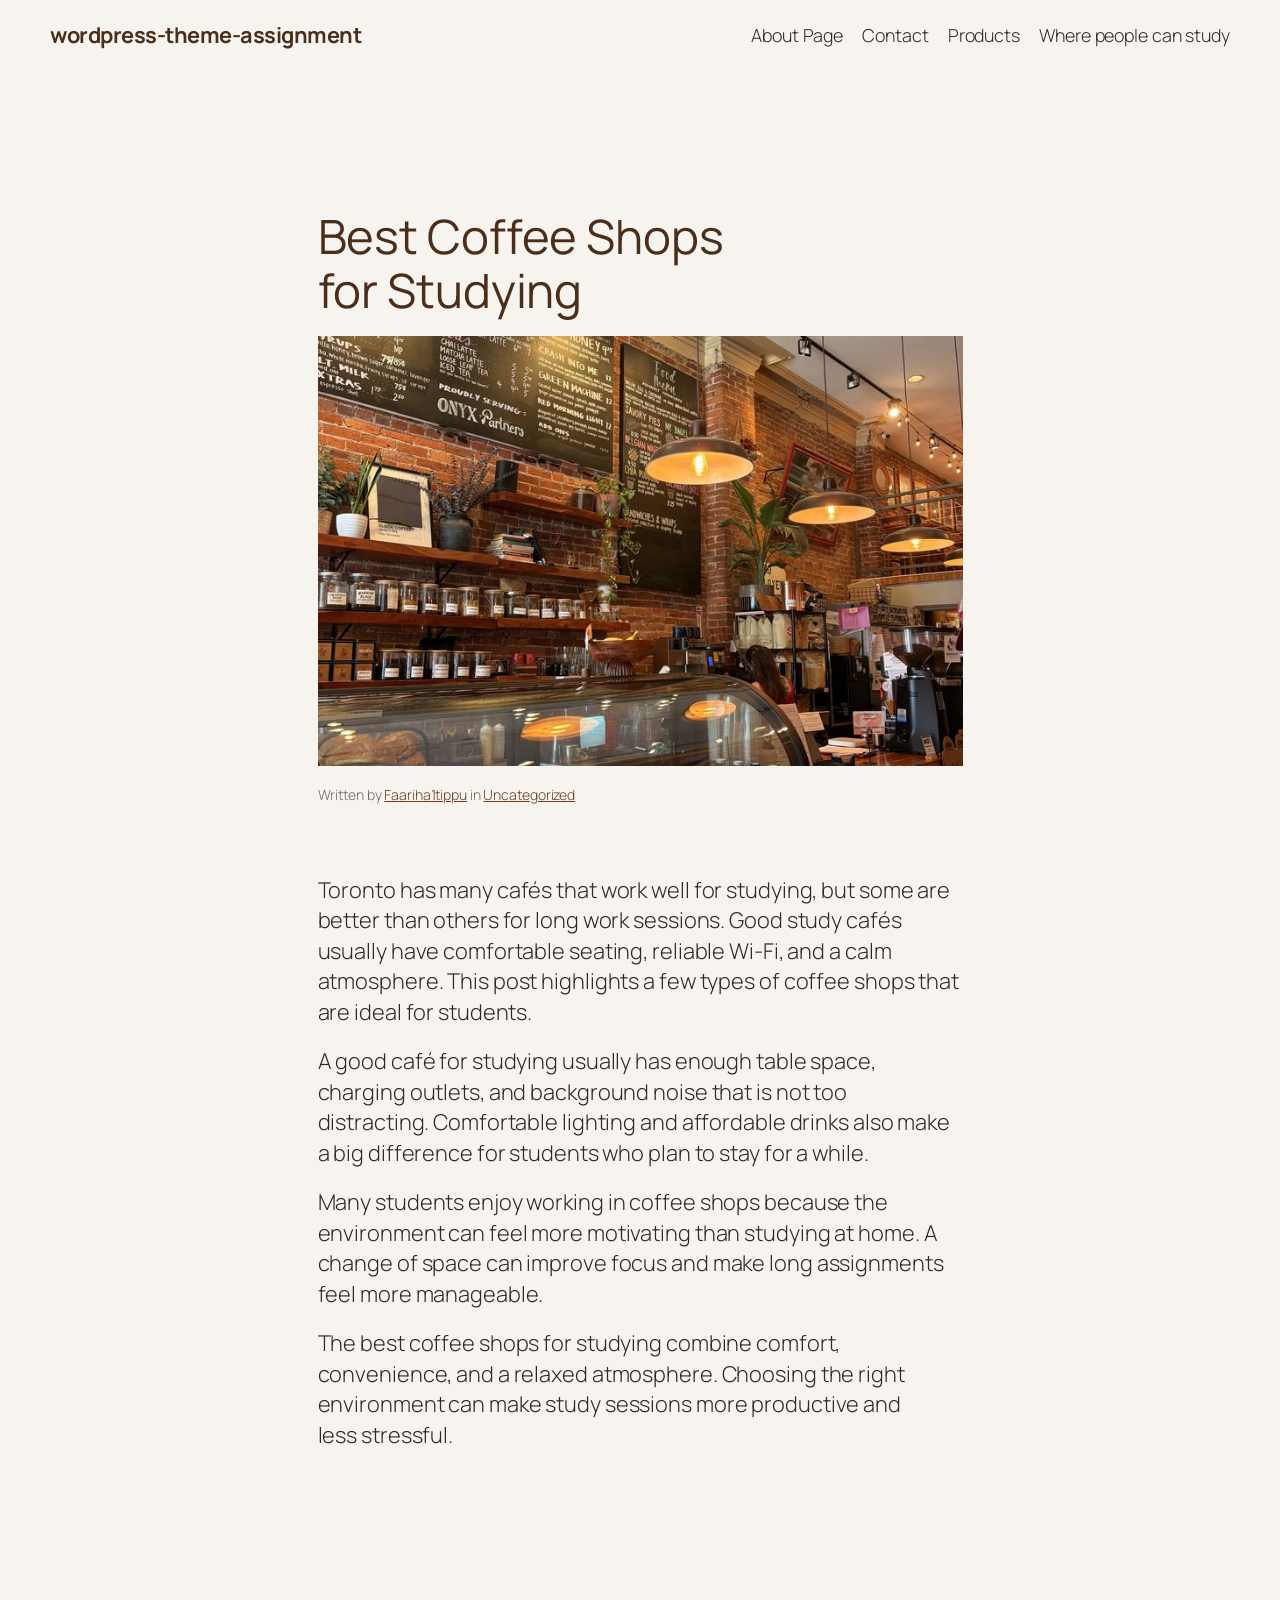
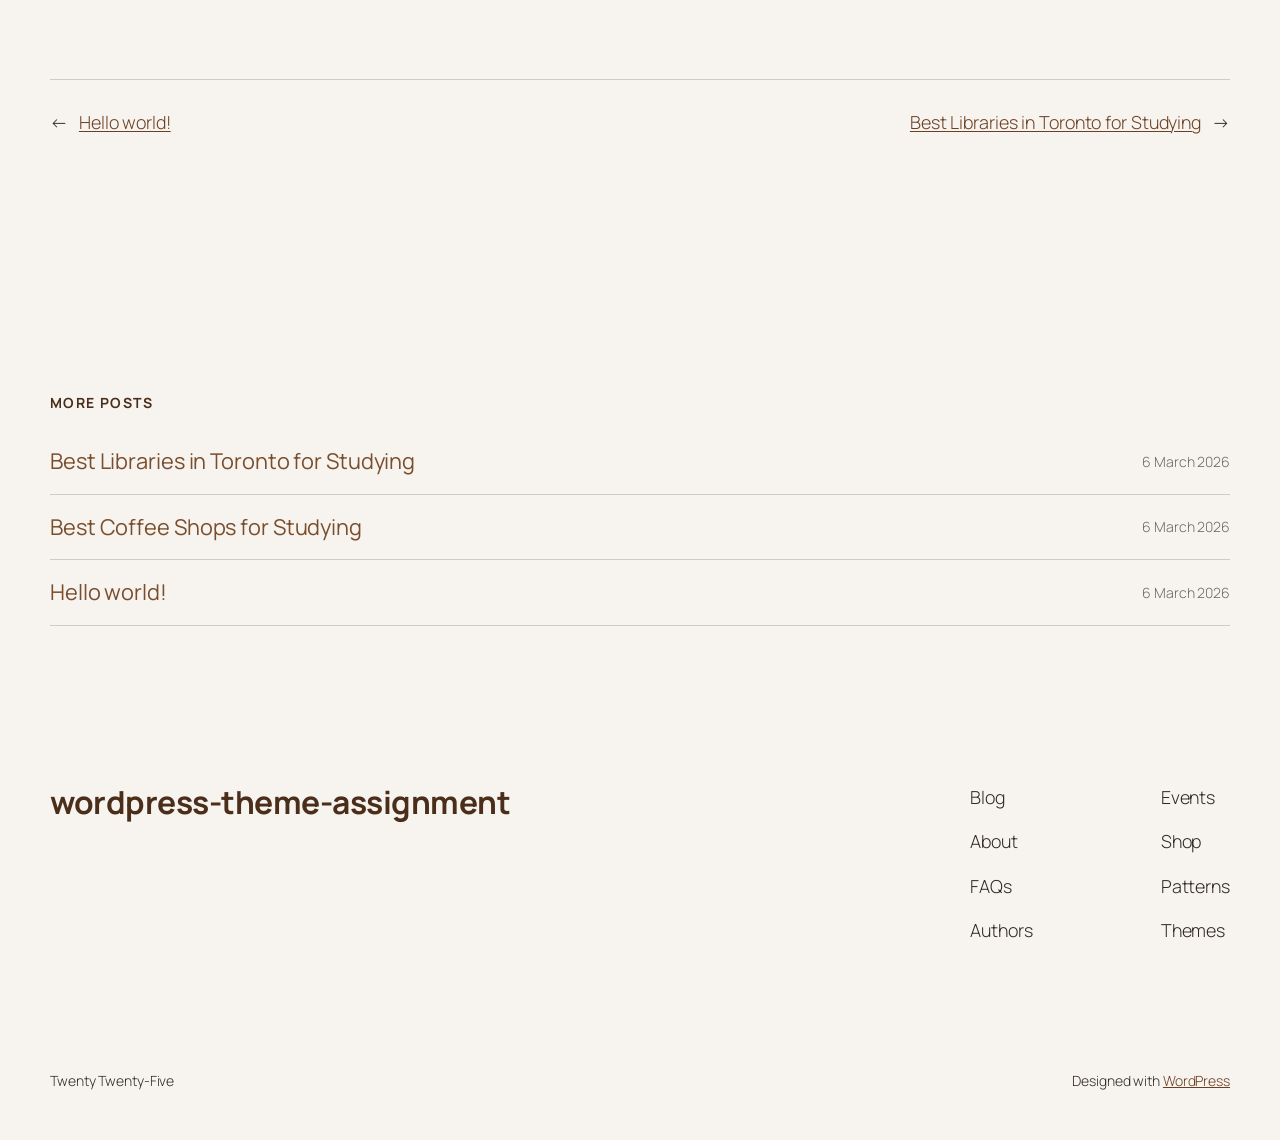
==== commit e35df4b7: "deploy: 1648159ad39b7b8e770e4f6b5febc615bea99d56" ====
--- a/best-coffee-shops-for-studying/index.html
+++ b/best-coffee-shops-for-studying/index.html
@@ -11,6 +11,14 @@
 <link rel="alternate" type="application/rss+xml" title="wordpress-theme-assignment &raquo; Best Coffee Shops for Studying Comments Feed" href="/best-coffee-shops-for-studying/feed/" />
 <link rel="alternate" title="oEmbed (JSON)" type="application/json+oembed" href="/wp-json/oembed/1.0/embed?url=http%3A%2F%2Flocalhost%3A8000%2Fbest-coffee-shops-for-studying%2F" />
 <link rel="alternate" title="oEmbed (XML)" type="text/xml+oembed" href="/wp-json/oembed/1.0/embed?url=http%3A%2F%2Flocalhost%3A8000%2Fbest-coffee-shops-for-studying%2F&#038;format=xml" />
+<script async src="https://www.googletagmanager.com/gtag/js?id=G-KFEBW7Q2V1"></script>
+<script>
+var tinyGtagJsOptions = {"ga4":"G-KFEBW7Q2V1"};
+window.dataLayer || (dataLayer = []);
+function gtag(){dataLayer.push(arguments);}
+gtag('js', new Date());
+gtag('config', "G-KFEBW7Q2V1");
+</script>
 <style id='wp-img-auto-sizes-contain-inline-css'>
 img:is([sizes=auto i],[sizes^="auto," i]){contain-intrinsic-size:3000px 1500px}
 /*# sourceURL=wp-img-auto-sizes-contain-inline-css */
@@ -124,6 +132,9 @@
 	}
 /*# sourceURL=wp-emoji-styles-inline-css */
 </style>
+<link rel='stylesheet' id='dashicons-css' href='/wp-includes/css/dashicons.min.css?ver=6.9.4' media='all' />
+<link rel='stylesheet' id='al_product_styles-css' href='/wp-content/plugins/ecommerce-product-catalog/css/al_product.min.css?timestamp=1773449372&#038;ver=6.9.4' media='all' />
+<link rel='stylesheet' id='ic_blocks-css' href='/wp-content/plugins/ecommerce-product-catalog/includes/blocks/ic-blocks.min.css?timestamp=1773449372&#038;ver=6.9.4' media='all' />
 <style id='core-block-supports-inline-css'>
 .wp-container-core-navigation-is-layout-fc306653{justify-content:flex-end;}.wp-container-core-group-is-layout-f4c28e8b{flex-wrap:nowrap;gap:var(--wp--preset--spacing--10);justify-content:flex-end;}.wp-container-core-group-is-layout-8165f36a{flex-wrap:nowrap;justify-content:space-between;}.wp-container-core-group-is-layout-4efaea1e{gap:0.2em;}.wp-container-core-group-is-layout-9b36172e{flex-wrap:nowrap;justify-content:space-between;}.wp-container-core-group-is-layout-154222c2{flex-wrap:nowrap;justify-content:space-between;align-items:center;}.wp-container-core-post-template-is-layout-3ee800f6 > *{margin-block-start:0;margin-block-end:0;}.wp-container-core-post-template-is-layout-3ee800f6 > * + *{margin-block-start:0;margin-block-end:0;}.wp-container-core-columns-is-layout-28f84493{flex-wrap:nowrap;}.wp-container-core-navigation-is-layout-fe9cc265{flex-direction:column;align-items:flex-start;}.wp-container-core-group-is-layout-570722b2{gap:var(--wp--preset--spacing--80);justify-content:space-between;align-items:flex-start;}.wp-container-core-group-is-layout-e5edad21{justify-content:space-between;align-items:flex-start;}.wp-container-core-group-is-layout-91e87306{gap:var(--wp--preset--spacing--20);justify-content:space-between;}
 /*# sourceURL=core-block-supports-inline-css */
@@ -215,7 +226,7 @@
 							<div class="wp-block-navigation__responsive-container-content" 
 				data-wp-watch="callbacks.focusFirstElement"
 			 id="modal-1-content">
-								<ul class="wp-block-navigation__container is-responsive items-justified-right wp-block-navigation"><ul class="wp-block-page-list"><li class="wp-block-pages-list__item wp-block-navigation-item open-on-hover-click menu-item-home"><a class="wp-block-pages-list__item__link wp-block-navigation-item__content" href="/">About Page</a></li><li class="wp-block-pages-list__item wp-block-navigation-item open-on-hover-click"><a class="wp-block-pages-list__item__link wp-block-navigation-item__content" href="/contact-page/">Contact</a></li><li class="wp-block-pages-list__item wp-block-navigation-item open-on-hover-click"><a class="wp-block-pages-list__item__link wp-block-navigation-item__content" href="/where-people-can-study/">Where people can study</a></li></ul></ul>
+								<ul class="wp-block-navigation__container is-responsive items-justified-right wp-block-navigation"><ul class="wp-block-page-list"><li class="wp-block-pages-list__item wp-block-navigation-item open-on-hover-click menu-item-home"><a class="wp-block-pages-list__item__link wp-block-navigation-item__content" href="/">About Page</a></li><li class="wp-block-pages-list__item wp-block-navigation-item open-on-hover-click"><a class="wp-block-pages-list__item__link wp-block-navigation-item__content" href="/contact-page/">Contact</a></li><li class="wp-block-pages-list__item wp-block-navigation-item open-on-hover-click"><a class="wp-block-pages-list__item__link wp-block-navigation-item__content" href="/products/">Products</a></li><li class="wp-block-pages-list__item wp-block-navigation-item open-on-hover-click"><a class="wp-block-pages-list__item__link wp-block-navigation-item__content" href="/where-people-can-study/">Where people can study</a></li></ul></ul>
 							</div>
 						</div>
 					</div>
@@ -430,7 +441,12 @@
 	
 //# sourceURL=wp-block-template-skip-link-js-after
 </script>
-<script id="wp-emoji-settings" type="application/json">
+    <style>
+        body.ic-disabled-body:before {
+            background-image: url("/wp-includes/js/thickbox/loadingAnimation.gif");
+        }
+    </style>
+    <script id="wp-emoji-settings" type="application/json">
 {"baseUrl":"https://s.w.org/images/core/emoji/17.0.2/72x72/","ext":".png","svgUrl":"https://s.w.org/images/core/emoji/17.0.2/svg/","svgExt":".svg","source":{"concatemoji":"/wp-includes/js/wp-emoji-release.min.js?ver=6.9.4"}}
 </script>
 <script type="module">
--- a/wp-content/plugins/ecommerce-product-catalog/includes/blocks/ic-blocks.min.css
+++ b/wp-content/plugins/ecommerce-product-catalog/includes/blocks/ic-blocks.min.css
@@ -0,0 +1,13 @@
+/*!
+ * 
+ * https://impleCode.com
+ *
+ * Copyright 2021 impleCode
+ * Free to use under the GPLv3 license.
+ * http://www.gnu.org/licenses/gpl-3.0.html
+ *
+ * Contributing author: Norbert Dreszer
+ *
+ * NOTE: DO NOT EDIT THIS FILE. FOR YOUR OWN CSS GO TO WordPress > Appearance > Additional CSS and copy the CSS that you want to modify there.
+ */
+.entry-content div.ic-align-center,div.ic-align-center{text-align:center}.entry-content div.ic-align-right,div.ic-align-right{text-align:right}
